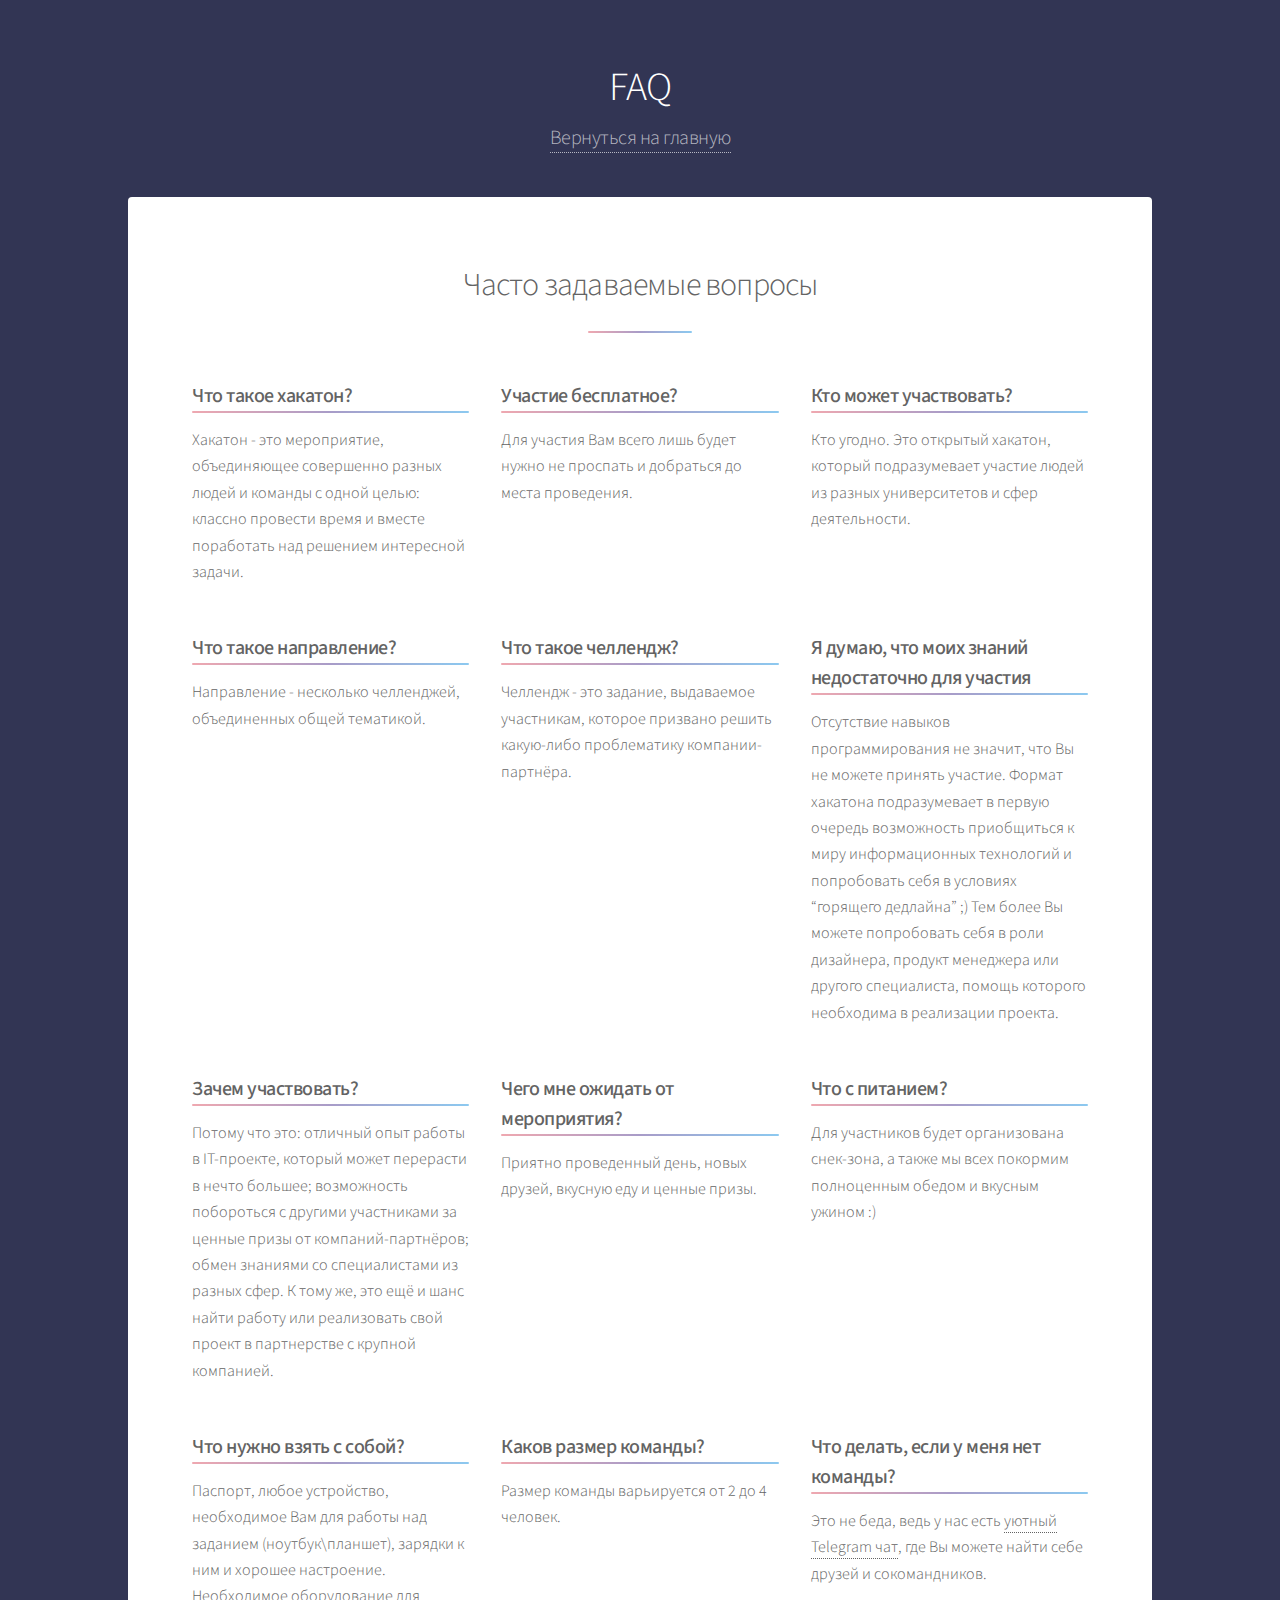
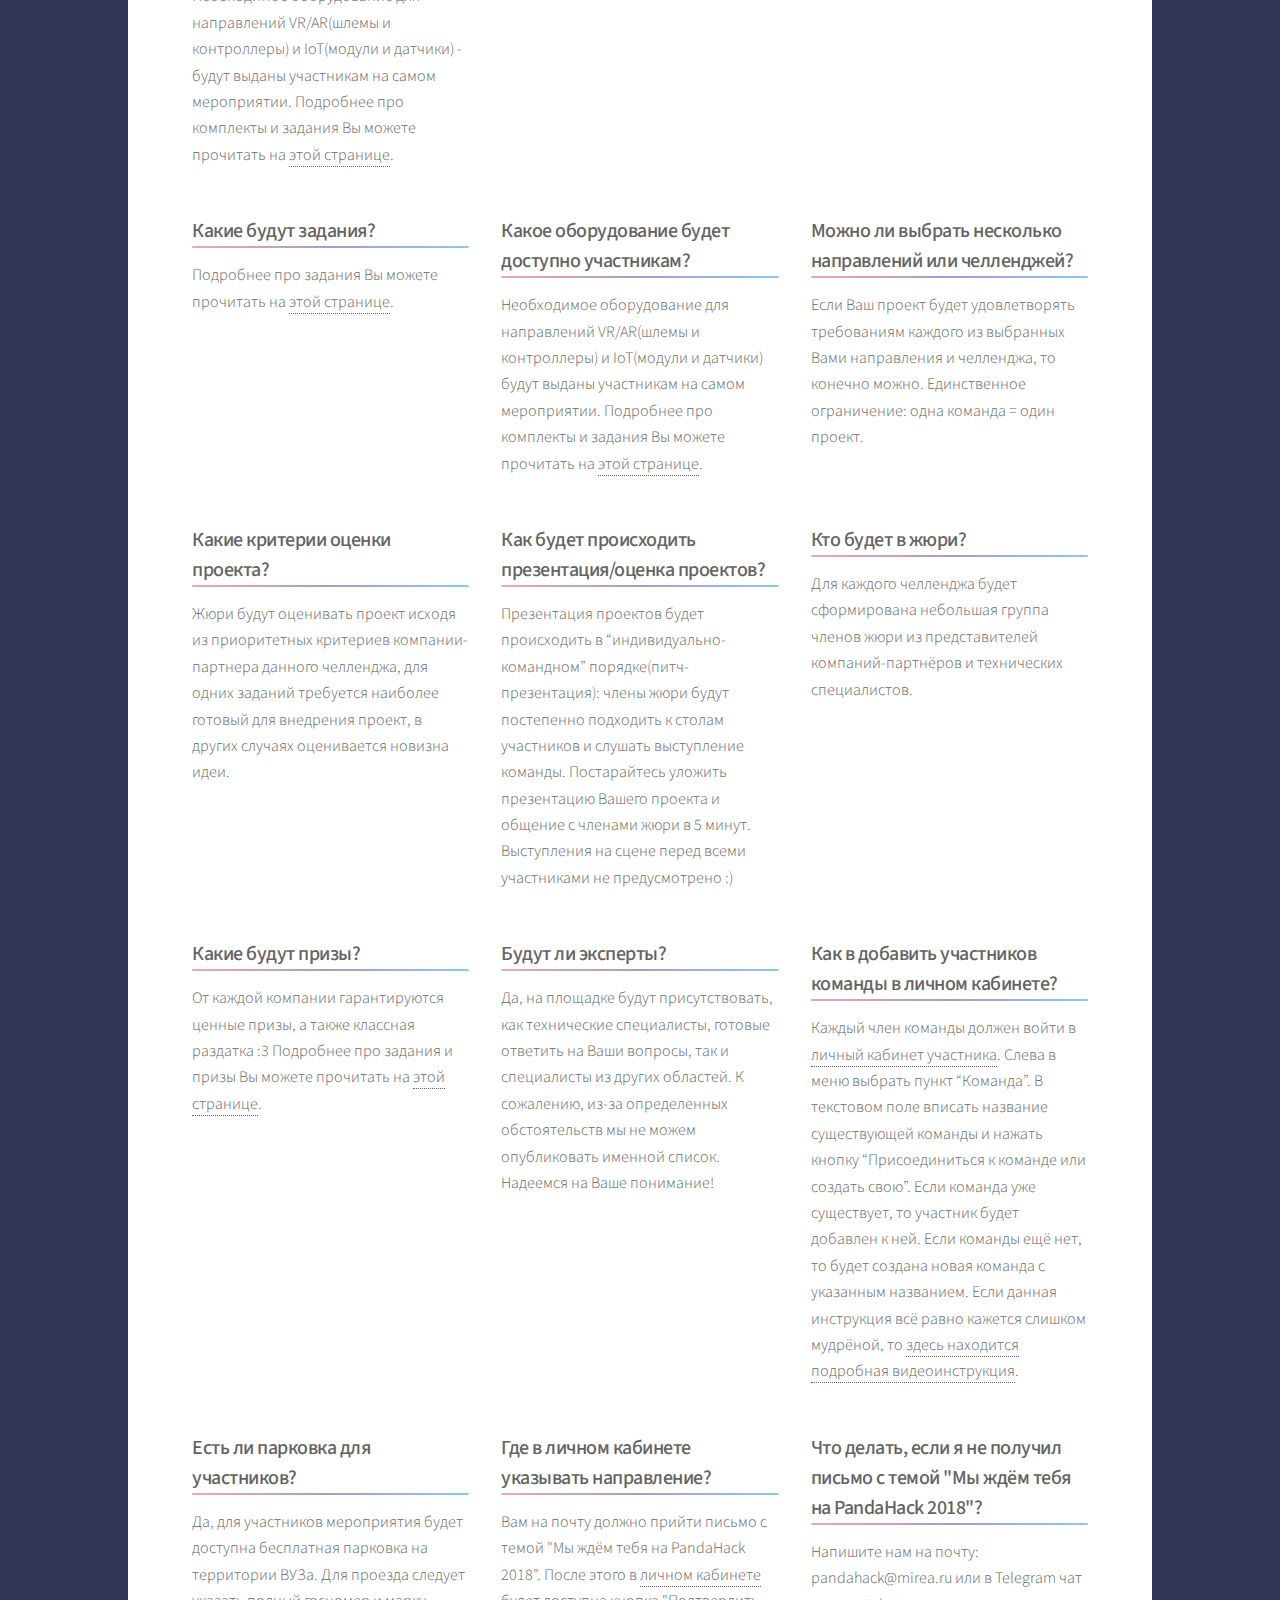
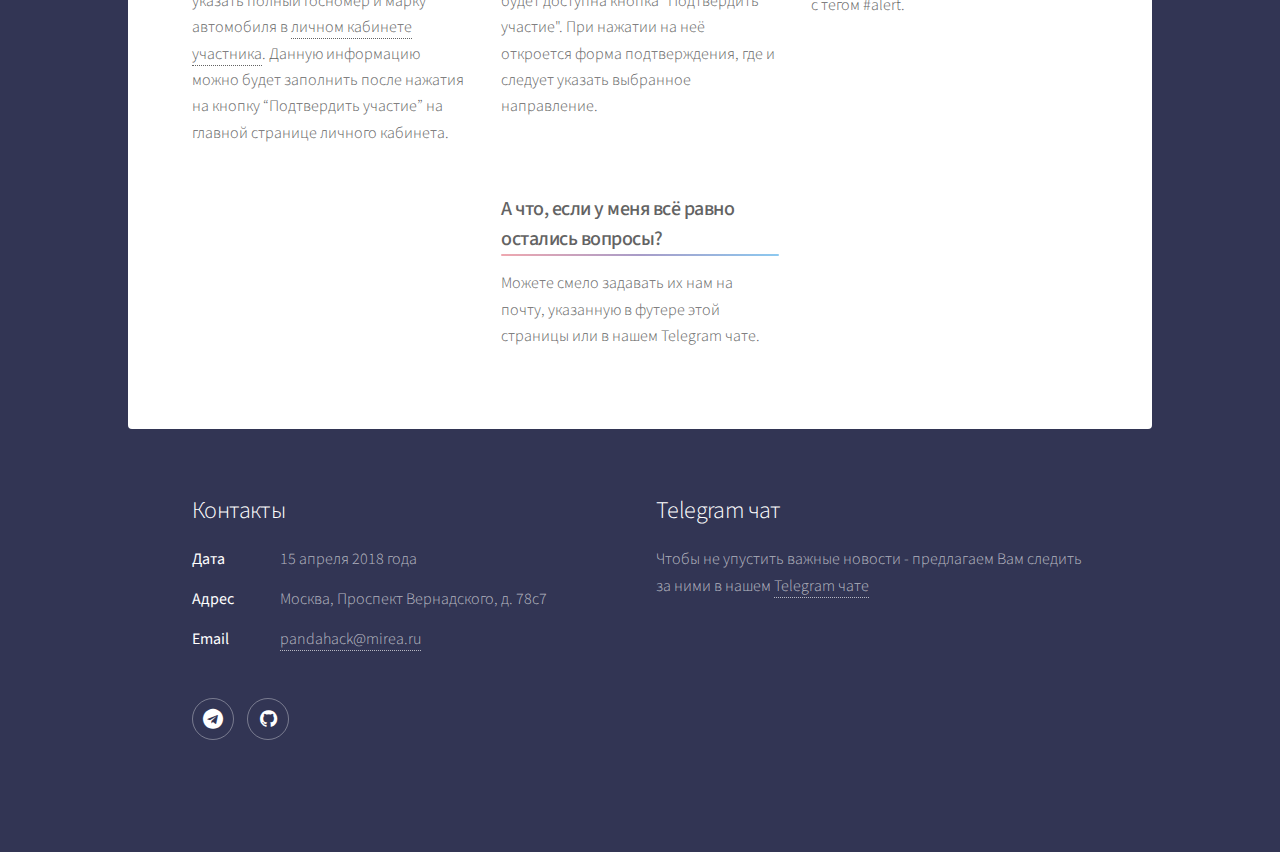
==== faq.html @ 1a9e3989 "add faq page" ====
<!DOCTYPE HTML>
<html>
<head>
    <title>FAQ. Хакатон PandaHack 2018</title>
    <meta charset="utf-8"/>
    <meta name="viewport" content="width=device-width, initial-scale=1"/>
    <!--[if lte IE 8]>
    <script src="assets/js/ie/html5shiv.js"></script><![endif]-->
    <link rel="stylesheet" href="assets/css/main.css"/>
    <link rel="stylesheet" href="assets/css/adds.css"/>
    <!--[if lte IE 9]>
    <link rel="stylesheet" href="assets/css/ie9.css"/><![endif]-->
    <!--[if lte IE 8]>
    <link rel="stylesheet" href="assets/css/ie8.css"/><![endif]-->

    <!-- Icon in the highest resolution we need it for -->
    <link rel="icon" sizes="192x192" href="images/icon192.png">

    <!-- Apple Touch Icon (reuse 192px icon.png) -->
    <link rel="apple-touch-icon" href="images/icon192.png">

    <meta property="og:url" content="https://pandahack.mirea.ru">
    <meta property="og:type" content="website">
    <meta property="og:title" content="FAQ. Хакатон PandaHack 2018">
    <meta property="og:image" content="https://pandahack.mirea.ru/images/preview.jpg">
    <meta property="og:description" content="Хакатон PandaHack 2018. 15 апреля 2018 года. Москва.">
    <meta property="og:site_name" content="Партнёры и задания. Хакатон PandaHack 2018.">
    <meta property="og:locale" content="ru_RU">
</head>
<body>

<!-- Wrapper -->
<div id="wrapper">

    <!-- Header -->
    <header id="header">
        <h1>FAQ</h1>
        <p>
            <a href="./index.html">Вернуться на главную</a>
        </p>
    </header>

    <!-- Main -->
    <div id="main">
        <section id="faq" class="main special faq">
            <header class="major">
                <h2>Часто задаваемые вопросы</h2>
            </header>

            <ul class="features">
                <li class="tasks-list">
                    <h3 class="nice-h3">
                        Что такое хакатон?
                    </h3>
                    <ul>
                        <li><p>
                            Хакатон - это мероприятие, объединяющее совершенно разных людей и команды с одной целью: классно провести время и вместе поработать над решением интересной задачи.
                        </p></li>
                    </ul>
                </li>

                <li class="tasks-list">
                    <h3 class="nice-h3">
                        Участие бесплатное?
                    </h3>
                    <ul>
                        <li><p>
                            Для участия Вам всего лишь будет нужно не проспать и добраться до места проведения.
                        </p></li>
                    </ul>
                </li>

                <li class="tasks-list">
                    <h3 class="nice-h3">
                        Кто может участвовать?
                    </h3>
                    <ul>
                        <li><p>
                            Кто угодно. Это открытый хакатон, который подразумевает участие людей из разных университетов и сфер деятельности.
                        </p></li>
                    </ul>
                </li>

                <li class="tasks-list">
                    <h3 class="nice-h3">
                        Что такое направление?
                    </h3>
                    <ul>
                        <li><p>
                            Направление - несколько челленджей, объединенных общей тематикой.
                        </p></li>
                    </ul>
                </li>

                <li class="tasks-list">
                    <h3 class="nice-h3">
                        Что такое челлендж?
                    </h3>
                    <ul>
                        <li><p>
                            Челлендж - это задание, выдаваемое участникам, которое призвано решить какую-либо проблематику компании-партнёра.
                        </p></li>
                    </ul>
                </li>

                <li class="tasks-list">
                    <h3 class="nice-h3">
                        Я думаю, что моих знаний недостаточно для участия
                    </h3>
                    <ul>
                        <li><p>
                            Отсутствие навыков программирования не значит, что Вы не можете принять участие. Формат хакатона подразумевает в первую очередь возможность приобщиться к миру информационных технологий и попробовать себя в условиях “горящего дедлайна” ;)
                            Тем более Вы можете попробовать себя в роли дизайнера, продукт менеджера или другого специалиста, помощь которого необходима в реализации проекта.
                        </p></li>
                    </ul>
                </li>

                <li class="tasks-list">
                    <h3 class="nice-h3">
                        Зачем участвовать?
                    </h3>
                    <ul>
                        <li><p>
                            Потому что это: отличный опыт работы в IT-проекте, который может перерасти в нечто большее; возможность побороться с другими участниками за ценные призы от компаний-партнёров; обмен знаниями со специалистами из разных сфер. К тому же, это ещё и шанс найти работу или реализовать свой проект в партнерстве с крупной компанией.
                        </p></li>
                    </ul>
                </li>

                <li class="tasks-list">
                    <h3 class="nice-h3">
                        Чего мне ожидать от мероприятия?
                    </h3>
                    <ul>
                        <li><p>
                        Приятно проведенный день, новых друзей, вкусную еду и ценные призы.
                        </p></li>
                    </ul>
                </li>

                <li class="tasks-list">
                    <h3 class="nice-h3">
                        Что с питанием?
                    </h3>
                    <ul>
                        <li><p>
                            Для участников будет организована снек-зона, а также мы всех покормим полноценным обедом и вкусным ужином :)
                        </p></li>
                    </ul>
                </li>

                <li class="tasks-list">
                    <h3 class="nice-h3">
                        Что нужно взять с собой?
                    </h3>
                    <ul>
                        <li><p>
                            Паспорт, любое устройство, необходимое Вам для работы над заданием (ноутбук\планшет), зарядки к ним и хорошее настроение. Необходимое оборудование для направлений VR/AR(шлемы и контроллеры) и IoT(модули и датчики) - будут выданы участникам на самом мероприятии. Подробнее про комплекты и задания Вы можете прочитать на <a href="./partners.html">этой странице</a>.
                        </p></li>
                    </ul>
                </li>

                <li class="tasks-list">
                    <h3 class="nice-h3">
                        Каков размер команды?
                    </h3>
                    <ul>
                        <li><p>
                            Размер команды варьируется от 2 до 4 человек.
                        </p></li>
                    </ul>
                </li>

                <li class="tasks-list">
                    <h3 class="nice-h3">
                        Что делать, если у меня нет команды?
                    </h3>
                    <ul>
                        <li><p>
                            Это не беда, ведь у нас есть <a href="https://t.me/pandahackit">уютный Telegram чат</a>, где Вы можете найти себе друзей и сокомандников.
                        </p></li>
                    </ul>
                </li>

                <li class="tasks-list">
                    <h3 class="nice-h3">
                        Какие будут задания?
                    </h3>
                    <ul>
                        <li><p>
                            Подробнее про задания Вы можете прочитать на <a href="./partners.html">этой странице</a>.
                        </p></li>
                    </ul>
                </li>

                <li class="tasks-list">
                    <h3 class="nice-h3">
                        Какое оборудование будет доступно участникам?
                    </h3>
                    <ul>
                        <li><p>
                            Необходимое оборудование для направлений VR/AR(шлемы и контроллеры) и IoT(модули и датчики) будут выданы участникам на самом мероприятии.
                            Подробнее про комплекты и задания Вы можете прочитать на <a href="./partners.html">этой странице</a>.
                        </p></li>
                    </ul>
                </li>

                <li class="tasks-list">
                    <h3 class="nice-h3">
                        Можно ли выбрать несколько направлений или челленджей?
                    </h3>
                    <ul>
                        <li><p>
                            Если Ваш проект будет удовлетворять требованиям каждого из выбранных Вами направления и челленджа, то конечно можно. Единственное ограничение: одна команда = один проект.
                        </p></li>
                    </ul>
                </li>

                <li class="tasks-list">
                    <h3 class="nice-h3">
                        Какие критерии оценки проекта?
                    </h3>
                    <ul>
                        <li><p>
                            Жюри будут оценивать проект исходя из приоритетных критериев компании-партнера данного челленджа, для одних заданий требуется наиболее готовый для внедрения проект, в других случаях оценивается новизна идеи.
                        </p></li>
                    </ul>
                </li>

                <li class="tasks-list">
                    <h3 class="nice-h3">
                        Как будет происходить презентация/оценка проектов?
                    </h3>
                    <ul>
                        <li><p>
                            Презентация проектов будет происходить в “индивидуально-командном” порядке(питч-презентация): члены жюри будут постепенно подходить к столам участников и слушать выступление команды. Постарайтесь уложить презентацию Вашего проекта и общение с членами жюри в 5 минут. Выступления на сцене перед всеми участниками не предусмотрено :)
                        </p></li>
                    </ul>
                </li>

                <li class="tasks-list">
                    <h3 class="nice-h3">
                        Кто будет в жюри?
                    </h3>
                    <ul>
                        <li><p>
                            Для каждого челленджа будет сформирована небольшая группа членов жюри из представителей компаний-партнёров и технических специалистов.
                        </p></li>
                    </ul>
                </li>

                <li class="tasks-list">
                    <h3 class="nice-h3">
                        Какие будут призы?
                    </h3>
                    <ul>
                        <li><p>
                            От каждой компании гарантируются ценные призы, а также классная раздатка :3 Подробнее про задания и призы Вы можете прочитать на <a href="./partners.html">этой странице</a>.
                        </p></li>
                    </ul>
                </li>

                <li class="tasks-list">
                    <h3 class="nice-h3">
                        Будут ли эксперты?
                    </h3>
                    <ul>
                        <li><p>
                            Да, на площадке будут присутствовать, как технические специалисты, готовые ответить на Ваши вопросы, так и специалисты из других областей. К сожалению, из-за определенных обстоятельств мы не можем опубликовать именной список. Надеемся на Ваше понимание!
                        </p></li>
                    </ul>
                </li>

                <li class="tasks-list">
                    <h3 class="nice-h3">
                        Как в добавить участников команды в личном кабинете?
                    </h3>
                    <ul>
                        <li><p>
                            Каждый член команды должен войти в <a href="https://pandahack.mirea.top">личный кабинет участника</a>. Слева в меню выбрать пункт “Команда”. В текстовом поле вписать название существующей команды и нажать кнопку “Присоединиться к команде или создать свою”. Если команда уже существует, то участник будет добавлен к ней. Если команды ещё нет, то будет создана новая команда с указанным названием.
                            Если данная инструкция всё равно кажется слишком мудрёной, то <a href="#">здесь находится подробная видеоинструкция</a>.
                        </p></li>
                    </ul>
                </li>

                <li class="tasks-list">
                    <h3 class="nice-h3">
                        Есть ли парковка для участников?
                    </h3>
                    <ul>
                        <li><p>
                            Да, для участников мероприятия будет доступна бесплатная парковка на территории ВУЗа. Для проезда следует указать полный госномер и марку автомобиля в <a href="https://pandahack.mirea.top">личном кабинете участника</a>. Данную информацию можно будет заполнить после нажатия на кнопку “Подтвердить участие” на главной странице личного кабинета.
                        </p></li>
                    </ul>
                </li>

                <li class="tasks-list">
                    <h3 class="nice-h3">
                        Где в личном кабинете указывать направление?
                    </h3>
                    <ul>
                        <li><p>
                            Вам на почту должно прийти письмо с темой "Мы ждём тебя на PandaHack 2018".
                            После этого в <a href="https://pandahack.mirea.top">личном кабинете</a> будет доступна кнопка "Подтвердить участие". При нажатии на неё откроется форма подтверждения, где и следует указать выбранное направление.
                        </p></li>
                    </ul>
                </li>

                <li class="tasks-list">
                    <h3 class="nice-h3">
                        Что делать, если я не получил письмо с темой "Мы ждём тебя на PandaHack 2018"?
                    </h3>
                    <ul>
                        <li><p>
                            Напишите нам на почту: pandahack@mirea.ru или в Telegram чат с тегом #alert.
                        </p></li>
                    </ul>
                </li>

                <li class="tasks-list">
                    <h3 class="nice-h3">
                        А что, если у меня всё равно остались вопросы?
                    </h3>
                    <ul>
                        <li><p>
                            Можете смело задавать их нам на почту, указанную в футере этой страницы или в нашем Telegram чате.
                        </p></li>
                    </ul>
                </li>
            </ul>
        </section>

    </div>

    <!-- Footer -->
    <footer id="footer">

        <section>
            <h2>Контакты</h2>
            <dl class="alt">
                <dt>Дата</dt>
                <dd>15 апреля 2018 года</dd>
                <dt>Адрес</dt>
                <dd>Москва, Проспект Вернадского, д. 78с7</dd>
                <dt>Email</dt>
                <dd><a href="#footer">pandahack@mirea.ru</a></dd>
            </dl>
            <ul class="icons">
                <li><a href="https://t.me/pandahackit" class="icon fa-telegram alt"><span class="label">Telegram</span></a></li>
                <li><a href="https://github.com/mirea-pandahack" class="icon fa-github alt"><span class="label">GitHub</span></a></li>
            </ul>
        </section>
        <section>
            <h2>Telegram чат</h2>
            <p>
                Чтобы не упустить важные новости - предлагаем Вам следить за ними в нашем
                <a href="https://t.me/pandahackit">Telegram чате</a>
            </p>
            <!--<ul class="actions">-->
            <!--<li><a href="partners.html" class="button">Информация для партнёров</a></li>-->
            <!--</ul>-->
        </section>
        <!--<p class="copyright">&copy; Untitled. Design: <a href="https://html5up.net">HTML5 UP</a>.</p>-->
    </footer>

</div>

<!-- Scripts -->
<script src="assets/js/jquery.min.js"></script>
<script src="assets/js/jquery.scrollex.min.js"></script>
<script src="assets/js/jquery.scrolly.min.js"></script>
<script src="assets/js/skel.min.js"></script>
<script src="assets/js/util.js"></script>
<!--[if lte IE 8]>
<script src="assets/js/ie/respond.min.js"></script><![endif]-->
<script src="assets/js/main.js"></script>

</body>
</html>
---- assets/css/main.css ----
@import url(font-awesome.min.css);
@import "https://fonts.googleapis.com/css?family=Source+Sans+Pro:300,400";

/*
	Stellar by HTML5 UP
	html5up.net | @ajlkn
	Free for personal and commercial use under the CCA 3.0 license (html5up.net/license)
*/

/* Reset */

	html, body, div, span, applet, object, iframe, h1, h2, h3, h4, h5, h6, p, blockquote, pre, a, abbr, acronym, address, big, cite, code, del, dfn, em, img, ins, kbd, q, s, samp, small, strike, strong, sub, sup, tt, var, b, u, i, center, dl, dt, dd, ol, ul, li, fieldset, form, label, legend, table, caption, tbody, tfoot, thead, tr, th, td, article, aside, canvas, details, embed, figure, figcaption, footer, header, hgroup, menu, nav, output, ruby, section, summary, time, mark, audio, video {
		margin: 0;
		padding: 0;
		border: 0;
		font-size: 100%;
		font: inherit;
		vertical-align: baseline;
	}

	article, aside, details, figcaption, figure, footer, header, hgroup, menu, nav, section {
		display: block;
	}

	body {
		line-height: 1;
	}

	ol, ul {
		list-style: none;
	}

	blockquote, q {
		quotes: none;
	}

	blockquote:before, blockquote:after, q:before, q:after {
		content: '';
		content: none;
	}

	table {
		border-collapse: collapse;
		border-spacing: 0;
	}

	body {
		-webkit-text-size-adjust: none;
	}

/* Box Model */

	*, *:before, *:after {
		-moz-box-sizing: border-box;
		-webkit-box-sizing: border-box;
		box-sizing: border-box;
	}

/* Grid */

	.row {
		border-bottom: solid 1px transparent;
		-moz-box-sizing: border-box;
		-webkit-box-sizing: border-box;
		box-sizing: border-box;
	}

	.row > * {
		float: left;
		-moz-box-sizing: border-box;
		-webkit-box-sizing: border-box;
		box-sizing: border-box;
	}

	.row:after, .row:before {
		content: '';
		display: block;
		clear: both;
		height: 0;
	}

	.row.uniform > * > :first-child {
		margin-top: 0;
	}

	.row.uniform > * > :last-child {
		margin-bottom: 0;
	}

	.row.\30 \25 > * {
		padding: 0 0 0 0em;
	}

	.row.\30 \25 {
		margin: 0 0 -1px 0em;
	}

	.row.uniform.\30 \25 > * {
		padding: 0em 0 0 0em;
	}

	.row.uniform.\30 \25 {
		margin: 0em 0 -1px 0em;
	}

	.row > * {
		padding: 0 0 0 1.5em;
	}

	.row {
		margin: 0 0 -1px -1.5em;
	}

	.row.uniform > * {
		padding: 1.5em 0 0 1.5em;
	}

	.row.uniform {
		margin: -1.5em 0 -1px -1.5em;
	}

	.row.\32 00\25 > * {
		padding: 0 0 0 3em;
	}

	.row.\32 00\25 {
		margin: 0 0 -1px -3em;
	}

	.row.uniform.\32 00\25 > * {
		padding: 3em 0 0 3em;
	}

	.row.uniform.\32 00\25 {
		margin: -3em 0 -1px -3em;
	}

	.row.\31 50\25 > * {
		padding: 0 0 0 2.25em;
	}

	.row.\31 50\25 {
		margin: 0 0 -1px -2.25em;
	}

	.row.uniform.\31 50\25 > * {
		padding: 2.25em 0 0 2.25em;
	}

	.row.uniform.\31 50\25 {
		margin: -2.25em 0 -1px -2.25em;
	}

	.row.\35 0\25 > * {
		padding: 0 0 0 0.75em;
	}

	.row.\35 0\25 {
		margin: 0 0 -1px -0.75em;
	}

	.row.uniform.\35 0\25 > * {
		padding: 0.75em 0 0 0.75em;
	}

	.row.uniform.\35 0\25 {
		margin: -0.75em 0 -1px -0.75em;
	}

	.row.\32 5\25 > * {
		padding: 0 0 0 0.375em;
	}

	.row.\32 5\25 {
		margin: 0 0 -1px -0.375em;
	}

	.row.uniform.\32 5\25 > * {
		padding: 0.375em 0 0 0.375em;
	}

	.row.uniform.\32 5\25 {
		margin: -0.375em 0 -1px -0.375em;
	}

	.\31 2u, .\31 2u\24 {
		width: 100%;
		clear: none;
		margin-left: 0;
	}

	.\31 1u, .\31 1u\24 {
		width: 91.6666666667%;
		clear: none;
		margin-left: 0;
	}

	.\31 0u, .\31 0u\24 {
		width: 83.3333333333%;
		clear: none;
		margin-left: 0;
	}

	.\39 u, .\39 u\24 {
		width: 75%;
		clear: none;
		margin-left: 0;
	}

	.\38 u, .\38 u\24 {
		width: 66.6666666667%;
		clear: none;
		margin-left: 0;
	}

	.\37 u, .\37 u\24 {
		width: 58.3333333333%;
		clear: none;
		margin-left: 0;
	}

	.\36 u, .\36 u\24 {
		width: 50%;
		clear: none;
		margin-left: 0;
	}

	.\35 u, .\35 u\24 {
		width: 41.6666666667%;
		clear: none;
		margin-left: 0;
	}

	.\34 u, .\34 u\24 {
		width: 33.3333333333%;
		clear: none;
		margin-left: 0;
	}

	.\33 u, .\33 u\24 {
		width: 25%;
		clear: none;
		margin-left: 0;
	}

	.\32 u, .\32 u\24 {
		width: 16.6666666667%;
		clear: none;
		margin-left: 0;
	}

	.\31 u, .\31 u\24 {
		width: 8.3333333333%;
		clear: none;
		margin-left: 0;
	}

	.\31 2u\24 + *,
	.\31 1u\24 + *,
	.\31 0u\24 + *,
	.\39 u\24 + *,
	.\38 u\24 + *,
	.\37 u\24 + *,
	.\36 u\24 + *,
	.\35 u\24 + *,
	.\34 u\24 + *,
	.\33 u\24 + *,
	.\32 u\24 + *,
	.\31 u\24 + * {
		clear: left;
	}

	.\-11u {
		margin-left: 91.66667%;
	}

	.\-10u {
		margin-left: 83.33333%;
	}

	.\-9u {
		margin-left: 75%;
	}

	.\-8u {
		margin-left: 66.66667%;
	}

	.\-7u {
		margin-left: 58.33333%;
	}

	.\-6u {
		margin-left: 50%;
	}

	.\-5u {
		margin-left: 41.66667%;
	}

	.\-4u {
		margin-left: 33.33333%;
	}

	.\-3u {
		margin-left: 25%;
	}

	.\-2u {
		margin-left: 16.66667%;
	}

	.\-1u {
		margin-left: 8.33333%;
	}

	@media screen and (max-width: 1680px) {

		.row > * {
			padding: 0 0 0 1.5em;
		}

		.row {
			margin: 0 0 -1px -1.5em;
		}

		.row.uniform > * {
			padding: 1.5em 0 0 1.5em;
		}

		.row.uniform {
			margin: -1.5em 0 -1px -1.5em;
		}

		.row.\32 00\25 > * {
			padding: 0 0 0 3em;
		}

		.row.\32 00\25 {
			margin: 0 0 -1px -3em;
		}

		.row.uniform.\32 00\25 > * {
			padding: 3em 0 0 3em;
		}

		.row.uniform.\32 00\25 {
			margin: -3em 0 -1px -3em;
		}

		.row.\31 50\25 > * {
			padding: 0 0 0 2.25em;
		}

		.row.\31 50\25 {
			margin: 0 0 -1px -2.25em;
		}

		.row.uniform.\31 50\25 > * {
			padding: 2.25em 0 0 2.25em;
		}

		.row.uniform.\31 50\25 {
			margin: -2.25em 0 -1px -2.25em;
		}

		.row.\35 0\25 > * {
			padding: 0 0 0 0.75em;
		}

		.row.\35 0\25 {
			margin: 0 0 -1px -0.75em;
		}

		.row.uniform.\35 0\25 > * {
			padding: 0.75em 0 0 0.75em;
		}

		.row.uniform.\35 0\25 {
			margin: -0.75em 0 -1px -0.75em;
		}

		.row.\32 5\25 > * {
			padding: 0 0 0 0.375em;
		}

		.row.\32 5\25 {
			margin: 0 0 -1px -0.375em;
		}

		.row.uniform.\32 5\25 > * {
			padding: 0.375em 0 0 0.375em;
		}

		.row.uniform.\32 5\25 {
			margin: -0.375em 0 -1px -0.375em;
		}

		.\31 2u\28xlarge\29, .\31 2u\24\28xlarge\29 {
			width: 100%;
			clear: none;
			margin-left: 0;
		}

		.\31 1u\28xlarge\29, .\31 1u\24\28xlarge\29 {
			width: 91.6666666667%;
			clear: none;
			margin-left: 0;
		}

		.\31 0u\28xlarge\29, .\31 0u\24\28xlarge\29 {
			width: 83.3333333333%;
			clear: none;
			margin-left: 0;
		}

		.\39 u\28xlarge\29, .\39 u\24\28xlarge\29 {
			width: 75%;
			clear: none;
			margin-left: 0;
		}

		.\38 u\28xlarge\29, .\38 u\24\28xlarge\29 {
			width: 66.6666666667%;
			clear: none;
			margin-left: 0;
		}

		.\37 u\28xlarge\29, .\37 u\24\28xlarge\29 {
			width: 58.3333333333%;
			clear: none;
			margin-left: 0;
		}

		.\36 u\28xlarge\29, .\36 u\24\28xlarge\29 {
			width: 50%;
			clear: none;
			margin-left: 0;
		}

		.\35 u\28xlarge\29, .\35 u\24\28xlarge\29 {
			width: 41.6666666667%;
			clear: none;
			margin-left: 0;
		}

		.\34 u\28xlarge\29, .\34 u\24\28xlarge\29 {
			width: 33.3333333333%;
			clear: none;
			margin-left: 0;
		}

		.\33 u\28xlarge\29, .\33 u\24\28xlarge\29 {
			width: 25%;
			clear: none;
			margin-left: 0;
		}

		.\32 u\28xlarge\29, .\32 u\24\28xlarge\29 {
			width: 16.6666666667%;
			clear: none;
			margin-left: 0;
		}

		.\31 u\28xlarge\29, .\31 u\24\28xlarge\29 {
			width: 8.3333333333%;
			clear: none;
			margin-left: 0;
		}

		.\31 2u\24\28xlarge\29 + *,
		.\31 1u\24\28xlarge\29 + *,
		.\31 0u\24\28xlarge\29 + *,
		.\39 u\24\28xlarge\29 + *,
		.\38 u\24\28xlarge\29 + *,
		.\37 u\24\28xlarge\29 + *,
		.\36 u\24\28xlarge\29 + *,
		.\35 u\24\28xlarge\29 + *,
		.\34 u\24\28xlarge\29 + *,
		.\33 u\24\28xlarge\29 + *,
		.\32 u\24\28xlarge\29 + *,
		.\31 u\24\28xlarge\29 + * {
			clear: left;
		}

		.\-11u\28xlarge\29 {
			margin-left: 91.66667%;
		}

		.\-10u\28xlarge\29 {
			margin-left: 83.33333%;
		}

		.\-9u\28xlarge\29 {
			margin-left: 75%;
		}

		.\-8u\28xlarge\29 {
			margin-left: 66.66667%;
		}

		.\-7u\28xlarge\29 {
			margin-left: 58.33333%;
		}

		.\-6u\28xlarge\29 {
			margin-left: 50%;
		}

		.\-5u\28xlarge\29 {
			margin-left: 41.66667%;
		}

		.\-4u\28xlarge\29 {
			margin-left: 33.33333%;
		}

		.\-3u\28xlarge\29 {
			margin-left: 25%;
		}

		.\-2u\28xlarge\29 {
			margin-left: 16.66667%;
		}

		.\-1u\28xlarge\29 {
			margin-left: 8.33333%;
		}

	}

	@media screen and (max-width: 1280px) {

		.row > * {
			padding: 0 0 0 1.5em;
		}

		.row {
			margin: 0 0 -1px -1.5em;
		}

		.row.uniform > * {
			padding: 1.5em 0 0 1.5em;
		}

		.row.uniform {
			margin: -1.5em 0 -1px -1.5em;
		}

		.row.\32 00\25 > * {
			padding: 0 0 0 3em;
		}

		.row.\32 00\25 {
			margin: 0 0 -1px -3em;
		}

		.row.uniform.\32 00\25 > * {
			padding: 3em 0 0 3em;
		}

		.row.uniform.\32 00\25 {
			margin: -3em 0 -1px -3em;
		}

		.row.\31 50\25 > * {
			padding: 0 0 0 2.25em;
		}

		.row.\31 50\25 {
			margin: 0 0 -1px -2.25em;
		}

		.row.uniform.\31 50\25 > * {
			padding: 2.25em 0 0 2.25em;
		}

		.row.uniform.\31 50\25 {
			margin: -2.25em 0 -1px -2.25em;
		}

		.row.\35 0\25 > * {
			padding: 0 0 0 0.75em;
		}

		.row.\35 0\25 {
			margin: 0 0 -1px -0.75em;
		}

		.row.uniform.\35 0\25 > * {
			padding: 0.75em 0 0 0.75em;
		}

		.row.uniform.\35 0\25 {
			margin: -0.75em 0 -1px -0.75em;
		}

		.row.\32 5\25 > * {
			padding: 0 0 0 0.375em;
		}

		.row.\32 5\25 {
			margin: 0 0 -1px -0.375em;
		}

		.row.uniform.\32 5\25 > * {
			padding: 0.375em 0 0 0.375em;
		}

		.row.uniform.\32 5\25 {
			margin: -0.375em 0 -1px -0.375em;
		}

		.\31 2u\28large\29, .\31 2u\24\28large\29 {
			width: 100%;
			clear: none;
			margin-left: 0;
		}

		.\31 1u\28large\29, .\31 1u\24\28large\29 {
			width: 91.6666666667%;
			clear: none;
			margin-left: 0;
		}

		.\31 0u\28large\29, .\31 0u\24\28large\29 {
			width: 83.3333333333%;
			clear: none;
			margin-left: 0;
		}

		.\39 u\28large\29, .\39 u\24\28large\29 {
			width: 75%;
			clear: none;
			margin-left: 0;
		}

		.\38 u\28large\29, .\38 u\24\28large\29 {
			width: 66.6666666667%;
			clear: none;
			margin-left: 0;
		}

		.\37 u\28large\29, .\37 u\24\28large\29 {
			width: 58.3333333333%;
			clear: none;
			margin-left: 0;
		}

		.\36 u\28large\29, .\36 u\24\28large\29 {
			width: 50%;
			clear: none;
			margin-left: 0;
		}

		.\35 u\28large\29, .\35 u\24\28large\29 {
			width: 41.6666666667%;
			clear: none;
			margin-left: 0;
		}

		.\34 u\28large\29, .\34 u\24\28large\29 {
			width: 33.3333333333%;
			clear: none;
			margin-left: 0;
		}

		.\33 u\28large\29, .\33 u\24\28large\29 {
			width: 25%;
			clear: none;
			margin-left: 0;
		}

		.\32 u\28large\29, .\32 u\24\28large\29 {
			width: 16.6666666667%;
			clear: none;
			margin-left: 0;
		}

		.\31 u\28large\29, .\31 u\24\28large\29 {
			width: 8.3333333333%;
			clear: none;
			margin-left: 0;
		}

		.\31 2u\24\28large\29 + *,
		.\31 1u\24\28large\29 + *,
		.\31 0u\24\28large\29 + *,
		.\39 u\24\28large\29 + *,
		.\38 u\24\28large\29 + *,
		.\37 u\24\28large\29 + *,
		.\36 u\24\28large\29 + *,
		.\35 u\24\28large\29 + *,
		.\34 u\24\28large\29 + *,
		.\33 u\24\28large\29 + *,
		.\32 u\24\28large\29 + *,
		.\31 u\24\28large\29 + * {
			clear: left;
		}

		.\-11u\28large\29 {
			margin-left: 91.66667%;
		}

		.\-10u\28large\29 {
			margin-left: 83.33333%;
		}

		.\-9u\28large\29 {
			margin-left: 75%;
		}

		.\-8u\28large\29 {
			margin-left: 66.66667%;
		}

		.\-7u\28large\29 {
			margin-left: 58.33333%;
		}

		.\-6u\28large\29 {
			margin-left: 50%;
		}

		.\-5u\28large\29 {
			margin-left: 41.66667%;
		}

		.\-4u\28large\29 {
			margin-left: 33.33333%;
		}

		.\-3u\28large\29 {
			margin-left: 25%;
		}

		.\-2u\28large\29 {
			margin-left: 16.66667%;
		}

		.\-1u\28large\29 {
			margin-left: 8.33333%;
		}

	}

	@media screen and (max-width: 980px) {

		.row > * {
			padding: 0 0 0 1.5em;
		}

		.row {
			margin: 0 0 -1px -1.5em;
		}

		.row.uniform > * {
			padding: 1.5em 0 0 1.5em;
		}

		.row.uniform {
			margin: -1.5em 0 -1px -1.5em;
		}

		.row.\32 00\25 > * {
			padding: 0 0 0 3em;
		}

		.row.\32 00\25 {
			margin: 0 0 -1px -3em;
		}

		.row.uniform.\32 00\25 > * {
			padding: 3em 0 0 3em;
		}

		.row.uniform.\32 00\25 {
			margin: -3em 0 -1px -3em;
		}

		.row.\31 50\25 > * {
			padding: 0 0 0 2.25em;
		}

		.row.\31 50\25 {
			margin: 0 0 -1px -2.25em;
		}

		.row.uniform.\31 50\25 > * {
			padding: 2.25em 0 0 2.25em;
		}

		.row.uniform.\31 50\25 {
			margin: -2.25em 0 -1px -2.25em;
		}

		.row.\35 0\25 > * {
			padding: 0 0 0 0.75em;
		}

		.row.\35 0\25 {
			margin: 0 0 -1px -0.75em;
		}

		.row.uniform.\35 0\25 > * {
			padding: 0.75em 0 0 0.75em;
		}

		.row.uniform.\35 0\25 {
			margin: -0.75em 0 -1px -0.75em;
		}

		.row.\32 5\25 > * {
			padding: 0 0 0 0.375em;
		}

		.row.\32 5\25 {
			margin: 0 0 -1px -0.375em;
		}

		.row.uniform.\32 5\25 > * {
			padding: 0.375em 0 0 0.375em;
		}

		.row.uniform.\32 5\25 {
			margin: -0.375em 0 -1px -0.375em;
		}

		.\31 2u\28medium\29, .\31 2u\24\28medium\29 {
			width: 100%;
			clear: none;
			margin-left: 0;
		}

		.\31 1u\28medium\29, .\31 1u\24\28medium\29 {
			width: 91.6666666667%;
			clear: none;
			margin-left: 0;
		}

		.\31 0u\28medium\29, .\31 0u\24\28medium\29 {
			width: 83.3333333333%;
			clear: none;
			margin-left: 0;
		}

		.\39 u\28medium\29, .\39 u\24\28medium\29 {
			width: 75%;
			clear: none;
			margin-left: 0;
		}

		.\38 u\28medium\29, .\38 u\24\28medium\29 {
			width: 66.6666666667%;
			clear: none;
			margin-left: 0;
		}

		.\37 u\28medium\29, .\37 u\24\28medium\29 {
			width: 58.3333333333%;
			clear: none;
			margin-left: 0;
		}

		.\36 u\28medium\29, .\36 u\24\28medium\29 {
			width: 50%;
			clear: none;
			margin-left: 0;
		}

		.\35 u\28medium\29, .\35 u\24\28medium\29 {
			width: 41.6666666667%;
			clear: none;
			margin-left: 0;
		}

		.\34 u\28medium\29, .\34 u\24\28medium\29 {
			width: 33.3333333333%;
			clear: none;
			margin-left: 0;
		}

		.\33 u\28medium\29, .\33 u\24\28medium\29 {
			width: 25%;
			clear: none;
			margin-left: 0;
		}

		.\32 u\28medium\29, .\32 u\24\28medium\29 {
			width: 16.6666666667%;
			clear: none;
			margin-left: 0;
		}

		.\31 u\28medium\29, .\31 u\24\28medium\29 {
			width: 8.3333333333%;
			clear: none;
			margin-left: 0;
		}

		.\31 2u\24\28medium\29 + *,
		.\31 1u\24\28medium\29 + *,
		.\31 0u\24\28medium\29 + *,
		.\39 u\24\28medium\29 + *,
		.\38 u\24\28medium\29 + *,
		.\37 u\24\28medium\29 + *,
		.\36 u\24\28medium\29 + *,
		.\35 u\24\28medium\29 + *,
		.\34 u\24\28medium\29 + *,
		.\33 u\24\28medium\29 + *,
		.\32 u\24\28medium\29 + *,
		.\31 u\24\28medium\29 + * {
			clear: left;
		}

		.\-11u\28medium\29 {
			margin-left: 91.66667%;
		}

		.\-10u\28medium\29 {
			margin-left: 83.33333%;
		}

		.\-9u\28medium\29 {
			margin-left: 75%;
		}

		.\-8u\28medium\29 {
			margin-left: 66.66667%;
		}

		.\-7u\28medium\29 {
			margin-left: 58.33333%;
		}

		.\-6u\28medium\29 {
			margin-left: 50%;
		}

		.\-5u\28medium\29 {
			margin-left: 41.66667%;
		}

		.\-4u\28medium\29 {
			margin-left: 33.33333%;
		}

		.\-3u\28medium\29 {
			margin-left: 25%;
		}

		.\-2u\28medium\29 {
			margin-left: 16.66667%;
		}

		.\-1u\28medium\29 {
			margin-left: 8.33333%;
		}

	}

	@media screen and (max-width: 736px) {

		.row > * {
			padding: 0 0 0 1em;
		}

		.row {
			margin: 0 0 -1px -1em;
		}

		.row.uniform > * {
			padding: 1em 0 0 1em;
		}

		.row.uniform {
			margin: -1em 0 -1px -1em;
		}

		.row.\32 00\25 > * {
			padding: 0 0 0 2em;
		}

		.row.\32 00\25 {
			margin: 0 0 -1px -2em;
		}

		.row.uniform.\32 00\25 > * {
			padding: 2em 0 0 2em;
		}

		.row.uniform.\32 00\25 {
			margin: -2em 0 -1px -2em;
		}

		.row.\31 50\25 > * {
			padding: 0 0 0 1.5em;
		}

		.row.\31 50\25 {
			margin: 0 0 -1px -1.5em;
		}

		.row.uniform.\31 50\25 > * {
			padding: 1.5em 0 0 1.5em;
		}

		.row.uniform.\31 50\25 {
			margin: -1.5em 0 -1px -1.5em;
		}

		.row.\35 0\25 > * {
			padding: 0 0 0 0.5em;
		}

		.row.\35 0\25 {
			margin: 0 0 -1px -0.5em;
		}

		.row.uniform.\35 0\25 > * {
			padding: 0.5em 0 0 0.5em;
		}

		.row.uniform.\35 0\25 {
			margin: -0.5em 0 -1px -0.5em;
		}

		.row.\32 5\25 > * {
			padding: 0 0 0 0.25em;
		}

		.row.\32 5\25 {
			margin: 0 0 -1px -0.25em;
		}

		.row.uniform.\32 5\25 > * {
			padding: 0.25em 0 0 0.25em;
		}

		.row.uniform.\32 5\25 {
			margin: -0.25em 0 -1px -0.25em;
		}

		.\31 2u\28small\29, .\31 2u\24\28small\29 {
			width: 100%;
			clear: none;
			margin-left: 0;
		}

		.\31 1u\28small\29, .\31 1u\24\28small\29 {
			width: 91.6666666667%;
			clear: none;
			margin-left: 0;
		}

		.\31 0u\28small\29, .\31 0u\24\28small\29 {
			width: 83.3333333333%;
			clear: none;
			margin-left: 0;
		}

		.\39 u\28small\29, .\39 u\24\28small\29 {
			width: 75%;
			clear: none;
			margin-left: 0;
		}

		.\38 u\28small\29, .\38 u\24\28small\29 {
			width: 66.6666666667%;
			clear: none;
			margin-left: 0;
		}

		.\37 u\28small\29, .\37 u\24\28small\29 {
			width: 58.3333333333%;
			clear: none;
			margin-left: 0;
		}

		.\36 u\28small\29, .\36 u\24\28small\29 {
			width: 50%;
			clear: none;
			margin-left: 0;
		}

		.\35 u\28small\29, .\35 u\24\28small\29 {
			width: 41.6666666667%;
			clear: none;
			margin-left: 0;
		}

		.\34 u\28small\29, .\34 u\24\28small\29 {
			width: 33.3333333333%;
			clear: none;
			margin-left: 0;
		}

		.\33 u\28small\29, .\33 u\24\28small\29 {
			width: 25%;
			clear: none;
			margin-left: 0;
		}

		.\32 u\28small\29, .\32 u\24\28small\29 {
			width: 16.6666666667%;
			clear: none;
			margin-left: 0;
		}

		.\31 u\28small\29, .\31 u\24\28small\29 {
			width: 8.3333333333%;
			clear: none;
			margin-left: 0;
		}

		.\31 2u\24\28small\29 + *,
		.\31 1u\24\28small\29 + *,
		.\31 0u\24\28small\29 + *,
		.\39 u\24\28small\29 + *,
		.\38 u\24\28small\29 + *,
		.\37 u\24\28small\29 + *,
		.\36 u\24\28small\29 + *,
		.\35 u\24\28small\29 + *,
		.\34 u\24\28small\29 + *,
		.\33 u\24\28small\29 + *,
		.\32 u\24\28small\29 + *,
		.\31 u\24\28small\29 + * {
			clear: left;
		}

		.\-11u\28small\29 {
			margin-left: 91.66667%;
		}

		.\-10u\28small\29 {
			margin-left: 83.33333%;
		}

		.\-9u\28small\29 {
			margin-left: 75%;
		}

		.\-8u\28small\29 {
			margin-left: 66.66667%;
		}

		.\-7u\28small\29 {
			margin-left: 58.33333%;
		}

		.\-6u\28small\29 {
			margin-left: 50%;
		}

		.\-5u\28small\29 {
			margin-left: 41.66667%;
		}

		.\-4u\28small\29 {
			margin-left: 33.33333%;
		}

		.\-3u\28small\29 {
			margin-left: 25%;
		}

		.\-2u\28small\29 {
			margin-left: 16.66667%;
		}

		.\-1u\28small\29 {
			margin-left: 8.33333%;
		}

	}

	@media screen and (max-width: 480px) {

		.row > * {
			padding: 0 0 0 1em;
		}

		.row {
			margin: 0 0 -1px -1em;
		}

		.row.uniform > * {
			padding: 1em 0 0 1em;
		}

		.row.uniform {
			margin: -1em 0 -1px -1em;
		}

		.row.\32 00\25 > * {
			padding: 0 0 0 2em;
		}

		.row.\32 00\25 {
			margin: 0 0 -1px -2em;
		}

		.row.uniform.\32 00\25 > * {
			padding: 2em 0 0 2em;
		}

		.row.uniform.\32 00\25 {
			margin: -2em 0 -1px -2em;
		}

		.row.\31 50\25 > * {
			padding: 0 0 0 1.5em;
		}

		.row.\31 50\25 {
			margin: 0 0 -1px -1.5em;
		}

		.row.uniform.\31 50\25 > * {
			padding: 1.5em 0 0 1.5em;
		}

		.row.uniform.\31 50\25 {
			margin: -1.5em 0 -1px -1.5em;
		}

		.row.\35 0\25 > * {
			padding: 0 0 0 0.5em;
		}

		.row.\35 0\25 {
			margin: 0 0 -1px -0.5em;
		}

		.row.uniform.\35 0\25 > * {
			padding: 0.5em 0 0 0.5em;
		}

		.row.uniform.\35 0\25 {
			margin: -0.5em 0 -1px -0.5em;
		}

		.row.\32 5\25 > * {
			padding: 0 0 0 0.25em;
		}

		.row.\32 5\25 {
			margin: 0 0 -1px -0.25em;
		}

		.row.uniform.\32 5\25 > * {
			padding: 0.25em 0 0 0.25em;
		}

		.row.uniform.\32 5\25 {
			margin: -0.25em 0 -1px -0.25em;
		}

		.\31 2u\28xsmall\29, .\31 2u\24\28xsmall\29 {
			width: 100%;
			clear: none;
			margin-left: 0;
		}

		.\31 1u\28xsmall\29, .\31 1u\24\28xsmall\29 {
			width: 91.6666666667%;
			clear: none;
			margin-left: 0;
		}

		.\31 0u\28xsmall\29, .\31 0u\24\28xsmall\29 {
			width: 83.3333333333%;
			clear: none;
			margin-left: 0;
		}

		.\39 u\28xsmall\29, .\39 u\24\28xsmall\29 {
			width: 75%;
			clear: none;
			margin-left: 0;
		}

		.\38 u\28xsmall\29, .\38 u\24\28xsmall\29 {
			width: 66.6666666667%;
			clear: none;
			margin-left: 0;
		}

		.\37 u\28xsmall\29, .\37 u\24\28xsmall\29 {
			width: 58.3333333333%;
			clear: none;
			margin-left: 0;
		}

		.\36 u\28xsmall\29, .\36 u\24\28xsmall\29 {
			width: 50%;
			clear: none;
			margin-left: 0;
		}

		.\35 u\28xsmall\29, .\35 u\24\28xsmall\29 {
			width: 41.6666666667%;
			clear: none;
			margin-left: 0;
		}

		.\34 u\28xsmall\29, .\34 u\24\28xsmall\29 {
			width: 33.3333333333%;
			clear: none;
			margin-left: 0;
		}

		.\33 u\28xsmall\29, .\33 u\24\28xsmall\29 {
			width: 25%;
			clear: none;
			margin-left: 0;
		}

		.\32 u\28xsmall\29, .\32 u\24\28xsmall\29 {
			width: 16.6666666667%;
			clear: none;
			margin-left: 0;
		}

		.\31 u\28xsmall\29, .\31 u\24\28xsmall\29 {
			width: 8.3333333333%;
			clear: none;
			margin-left: 0;
		}

		.\31 2u\24\28xsmall\29 + *,
		.\31 1u\24\28xsmall\29 + *,
		.\31 0u\24\28xsmall\29 + *,
		.\39 u\24\28xsmall\29 + *,
		.\38 u\24\28xsmall\29 + *,
		.\37 u\24\28xsmall\29 + *,
		.\36 u\24\28xsmall\29 + *,
		.\35 u\24\28xsmall\29 + *,
		.\34 u\24\28xsmall\29 + *,
		.\33 u\24\28xsmall\29 + *,
		.\32 u\24\28xsmall\29 + *,
		.\31 u\24\28xsmall\29 + * {
			clear: left;
		}

		.\-11u\28xsmall\29 {
			margin-left: 91.66667%;
		}

		.\-10u\28xsmall\29 {
			margin-left: 83.33333%;
		}

		.\-9u\28xsmall\29 {
			margin-left: 75%;
		}

		.\-8u\28xsmall\29 {
			margin-left: 66.66667%;
		}

		.\-7u\28xsmall\29 {
			margin-left: 58.33333%;
		}

		.\-6u\28xsmall\29 {
			margin-left: 50%;
		}

		.\-5u\28xsmall\29 {
			margin-left: 41.66667%;
		}

		.\-4u\28xsmall\29 {
			margin-left: 33.33333%;
		}

		.\-3u\28xsmall\29 {
			margin-left: 25%;
		}

		.\-2u\28xsmall\29 {
			margin-left: 16.66667%;
		}

		.\-1u\28xsmall\29 {
			margin-left: 8.33333%;
		}

	}

	@media screen and (max-width: 360px) {

		.row > * {
			padding: 0 0 0 1em;
		}

		.row {
			margin: 0 0 -1px -1em;
		}

		.row.uniform > * {
			padding: 1em 0 0 1em;
		}

		.row.uniform {
			margin: -1em 0 -1px -1em;
		}

		.row.\32 00\25 > * {
			padding: 0 0 0 2em;
		}

		.row.\32 00\25 {
			margin: 0 0 -1px -2em;
		}

		.row.uniform.\32 00\25 > * {
			padding: 2em 0 0 2em;
		}

		.row.uniform.\32 00\25 {
			margin: -2em 0 -1px -2em;
		}

		.row.\31 50\25 > * {
			padding: 0 0 0 1.5em;
		}

		.row.\31 50\25 {
			margin: 0 0 -1px -1.5em;
		}

		.row.uniform.\31 50\25 > * {
			padding: 1.5em 0 0 1.5em;
		}

		.row.uniform.\31 50\25 {
			margin: -1.5em 0 -1px -1.5em;
		}

		.row.\35 0\25 > * {
			padding: 0 0 0 0.5em;
		}

		.row.\35 0\25 {
			margin: 0 0 -1px -0.5em;
		}

		.row.uniform.\35 0\25 > * {
			padding: 0.5em 0 0 0.5em;
		}

		.row.uniform.\35 0\25 {
			margin: -0.5em 0 -1px -0.5em;
		}

		.row.\32 5\25 > * {
			padding: 0 0 0 0.25em;
		}

		.row.\32 5\25 {
			margin: 0 0 -1px -0.25em;
		}

		.row.uniform.\32 5\25 > * {
			padding: 0.25em 0 0 0.25em;
		}

		.row.uniform.\32 5\25 {
			margin: -0.25em 0 -1px -0.25em;
		}

		.\31 2u\28xxsmall\29, .\31 2u\24\28xxsmall\29 {
			width: 100%;
			clear: none;
			margin-left: 0;
		}

		.\31 1u\28xxsmall\29, .\31 1u\24\28xxsmall\29 {
			width: 91.6666666667%;
			clear: none;
			margin-left: 0;
		}

		.\31 0u\28xxsmall\29, .\31 0u\24\28xxsmall\29 {
			width: 83.3333333333%;
			clear: none;
			margin-left: 0;
		}

		.\39 u\28xxsmall\29, .\39 u\24\28xxsmall\29 {
			width: 75%;
			clear: none;
			margin-left: 0;
		}

		.\38 u\28xxsmall\29, .\38 u\24\28xxsmall\29 {
			width: 66.6666666667%;
			clear: none;
			margin-left: 0;
		}

		.\37 u\28xxsmall\29, .\37 u\24\28xxsmall\29 {
			width: 58.3333333333%;
			clear: none;
			margin-left: 0;
		}

		.\36 u\28xxsmall\29, .\36 u\24\28xxsmall\29 {
			width: 50%;
			clear: none;
			margin-left: 0;
		}

		.\35 u\28xxsmall\29, .\35 u\24\28xxsmall\29 {
			width: 41.6666666667%;
			clear: none;
			margin-left: 0;
		}

		.\34 u\28xxsmall\29, .\34 u\24\28xxsmall\29 {
			width: 33.3333333333%;
			clear: none;
			margin-left: 0;
		}

		.\33 u\28xxsmall\29, .\33 u\24\28xxsmall\29 {
			width: 25%;
			clear: none;
			margin-left: 0;
		}

		.\32 u\28xxsmall\29, .\32 u\24\28xxsmall\29 {
			width: 16.6666666667%;
			clear: none;
			margin-left: 0;
		}

		.\31 u\28xxsmall\29, .\31 u\24\28xxsmall\29 {
			width: 8.3333333333%;
			clear: none;
			margin-left: 0;
		}

		.\31 2u\24\28xxsmall\29 + *,
		.\31 1u\24\28xxsmall\29 + *,
		.\31 0u\24\28xxsmall\29 + *,
		.\39 u\24\28xxsmall\29 + *,
		.\38 u\24\28xxsmall\29 + *,
		.\37 u\24\28xxsmall\29 + *,
		.\36 u\24\28xxsmall\29 + *,
		.\35 u\24\28xxsmall\29 + *,
		.\34 u\24\28xxsmall\29 + *,
		.\33 u\24\28xxsmall\29 + *,
		.\32 u\24\28xxsmall\29 + *,
		.\31 u\24\28xxsmall\29 + * {
			clear: left;
		}

		.\-11u\28xxsmall\29 {
			margin-left: 91.66667%;
		}

		.\-10u\28xxsmall\29 {
			margin-left: 83.33333%;
		}

		.\-9u\28xxsmall\29 {
			margin-left: 75%;
		}

		.\-8u\28xxsmall\29 {
			margin-left: 66.66667%;
		}

		.\-7u\28xxsmall\29 {
			margin-left: 58.33333%;
		}

		.\-6u\28xxsmall\29 {
			margin-left: 50%;
		}

		.\-5u\28xxsmall\29 {
			margin-left: 41.66667%;
		}

		.\-4u\28xxsmall\29 {
			margin-left: 33.33333%;
		}

		.\-3u\28xxsmall\29 {
			margin-left: 25%;
		}

		.\-2u\28xxsmall\29 {
			margin-left: 16.66667%;
		}

		.\-1u\28xxsmall\29 {
			margin-left: 8.33333%;
		}

	}

/* Basic */

	@-ms-viewport {
		width: device-width;
	}

	body {
		-ms-overflow-style: scrollbar;
	}

	@media screen and (max-width: 480px) {

		html, body {
			min-width: 320px;
		}

	}

	body {
		/*background-color: #935d8c;*/
		background-color: #323554;
		/*background-image: url("images/overlay.png"), -moz-linear-gradient(45deg, #e37682 15%, #5f4d93 85%);*/
		/*background-image: url("images/overlay.png"), -webkit-linear-gradient(45deg, #e37682 15%, #5f4d93 85%);*/
		/*background-image: url("images/overlay.png"), -ms-linear-gradient(45deg, #e37682 15%, #5f4d93 85%);*/
		/*background-image: url("images/overlay.png"), linear-gradient(45deg, #e37682 15%, #5f4d93 85%);*/
	}

		body.is-loading *, body.is-loading *:before, body.is-loading *:after {
			-moz-animation: none !important;
			-webkit-animation: none !important;
			-ms-animation: none !important;
			animation: none !important;
			-moz-transition: none !important;
			-webkit-transition: none !important;
			-ms-transition: none !important;
			transition: none !important;
		}

/* Type */

	body {
		/*background-color: #935d8c;*/
		background-color: #323554;
		color: rgba(255, 255, 255, 0.65);
	}

	body, input, select, textarea {
		font-family: "Source Sans Pro", Helvetica, sans-serif;
		font-size: 17pt;
		font-weight: 300;
		line-height: 1.65;
	}

		@media screen and (max-width: 1680px) {

			body, input, select, textarea {
				font-size: 14pt;
			}

		}

		@media screen and (max-width: 1280px) {

			body, input, select, textarea {
				font-size: 12pt;
			}

		}

		@media screen and (max-width: 360px) {

			body, input, select, textarea {
				font-size: 11pt;
			}

		}

	a {
		-moz-transition: color 0.2s ease, border-bottom 0.2s ease;
		-webkit-transition: color 0.2s ease, border-bottom 0.2s ease;
		-ms-transition: color 0.2s ease, border-bottom 0.2s ease;
		transition: color 0.2s ease, border-bottom 0.2s ease;
		text-decoration: none;
		border-bottom: dotted 1px;
		color: inherit;
	}

		a:hover {
			border-bottom-color: transparent;
		}

	strong, b {
		font-weight: 400;
	}

	em, i {
		font-style: italic;
	}

	p {
		margin: 0 0 2em 0;
	}

		p.content {
			-moz-columns: 20em 2;
			-webkit-columns: 20em 2;
			-ms-columns: 20em 2;
			columns: 20em 2;
			-moz-column-gap: 2em;
			-webkit-column-gap: 2em;
			-ms-column-gap: 2em;
			column-gap: 2em;
			text-align: justify;
		}

	h1, h2, h3, h4, h5, h6 {
		font-weight: 300;
		line-height: 1.5;
		margin: 0 0 0.7em 0;
		letter-spacing: -0.025em;
	}

		h1 a, h2 a, h3 a, h4 a, h5 a, h6 a {
			color: inherit;
			text-decoration: none;
		}

	h1 {
		font-size: 2.5em;
		line-height: 1.2;
	}

	h2 {
		font-size: 1.5em;
	}

	h3 {
		font-size: 1.25em;
	}

	h4 {
		font-size: 1.1em;
	}

	h5 {
		font-size: 0.9em;
	}

	h6 {
		font-size: 0.7em;
	}

	@media screen and (max-width: 736px) {

		h1 {
			font-size: 2em;
		}

	}

	sub {
		font-size: 0.8em;
		position: relative;
		top: 0.5em;
	}

	sup {
		font-size: 0.8em;
		position: relative;
		top: -0.5em;
	}

	blockquote {
		border-left: solid 4px;
		font-style: italic;
		margin: 0 0 2em 0;
		padding: 0.5em 0 0.5em 2em;
	}

	code {
		border-radius: 8px;
		border: solid 1px;
		font-family: "Courier New", monospace;
		font-size: 0.9em;
		margin: 0 0.25em;
		padding: 0.25em 0.65em;
	}

	pre {
		-webkit-overflow-scrolling: touch;
		font-family: "Courier New", monospace;
		font-size: 0.9em;
		margin: 0 0 2em 0;
	}

		pre code {
			display: block;
			line-height: 1.75;
			padding: 1em 1.5em;
			overflow-x: auto;
		}

	hr {
		border: 0;
		border-bottom: solid 1px;
		margin: 2em 0;
	}

		hr.major {
			margin: 3em 0;
		}

	.align-left {
		text-align: left;
	}

	.align-center {
		text-align: center;
	}

	.align-right {
		text-align: right;
	}

	input, select, textarea {
		color: #ffffff;
	}

	a:hover {
		color: #ffffff;
	}

	strong, b {
		color: #ffffff;
	}

	h1, h2, h3, h4, h5, h6 {
		color: #ffffff;
	}

	blockquote {
		border-left-color: rgba(255, 255, 255, 0.35);
	}

	code {
		background: rgba(255, 255, 255, 0.075);
		border-color: rgba(255, 255, 255, 0.35);
	}

	hr {
		border-bottom-color: rgba(255, 255, 255, 0.35);
	}

/* Box */

	.box {
		border-radius: 8px;
		border: solid;
		margin-bottom: 2em;
		padding: 1.5em;
	}

		.box > :last-child,
		.box > :last-child > :last-child,
		.box > :last-child > :last-child > :last-child {
			margin-bottom: 0;
		}

		.box.alt {
			border: 0;
			border-radius: 0;
			padding: 0;
		}

	.box {
		border-color: rgba(255, 255, 255, 0.35);
	}

/* Button */

	input[type="submit"],
	input[type="reset"],
	input[type="button"],
	button,
	.button {
		-moz-appearance: none;
		-webkit-appearance: none;
		-ms-appearance: none;
		appearance: none;
		-moz-transition: background-color 0.2s ease-in-out, color 0.2s ease-in-out;
		-webkit-transition: background-color 0.2s ease-in-out, color 0.2s ease-in-out;
		-ms-transition: background-color 0.2s ease-in-out, color 0.2s ease-in-out;
		transition: background-color 0.2s ease-in-out, color 0.2s ease-in-out;
		border-radius: 8px;
		border: 0;
		cursor: pointer;
		display: inline-block;
		font-weight: 300;
		height: 2.75em;
		line-height: 2.75em;
		min-width: 9.25em;
		padding: 0 1.5em;
		text-align: center;
		text-decoration: none;
		white-space: nowrap;
	}

		input[type="submit"].icon,
		input[type="reset"].icon,
		input[type="button"].icon,
		button.icon,
		.button.icon {
			padding-left: 1.35em;
		}

			input[type="submit"].icon:before,
			input[type="reset"].icon:before,
			input[type="button"].icon:before,
			button.icon:before,
			.button.icon:before {
				margin-right: 0.5em;
			}

		input[type="submit"].fit,
		input[type="reset"].fit,
		input[type="button"].fit,
		button.fit,
		.button.fit {
			display: block;
			margin: 0 0 1em 0;
			width: 100%;
		}

		input[type="submit"].small,
		input[type="reset"].small,
		input[type="button"].small,
		button.small,
		.button.small {
			font-size: 0.8em;
		}

		input[type="submit"].big,
		input[type="reset"].big,
		input[type="button"].big,
		button.big,
		.button.big {
			font-size: 1.35em;
		}

		input[type="submit"].disabled, input[type="submit"]:disabled,
		input[type="reset"].disabled,
		input[type="reset"]:disabled,
		input[type="button"].disabled,
		input[type="button"]:disabled,
		button.disabled,
		button:disabled,
		.button.disabled,
		.button:disabled {
			-moz-pointer-events: none;
			-webkit-pointer-events: none;
			-ms-pointer-events: none;
			pointer-events: none;
			opacity: 0.25;
		}

		@media screen and (max-width: 736px) {

			input[type="submit"],
			input[type="reset"],
			input[type="button"],
			button,
			.button {
				min-width: 0;
			}

		}

	input[type="submit"],
	input[type="reset"],
	input[type="button"],
	button,
	.button {
		background-color: transparent;
		box-shadow: inset 0 0 0 1px rgba(255, 255, 255, 0.35);
		color: #ffffff !important;
	}

		input[type="submit"]:hover,
		input[type="reset"]:hover,
		input[type="button"]:hover,
		button:hover,
		.button:hover {
			background-color: rgba(255, 255, 255, 0.075);
		}

		input[type="submit"]:active,
		input[type="reset"]:active,
		input[type="button"]:active,
		button:active,
		.button:active {
			background-color: rgba(255, 255, 255, 0.2);
		}

		input[type="submit"].icon:before,
		input[type="reset"].icon:before,
		input[type="button"].icon:before,
		button.icon:before,
		.button.icon:before {
			color: rgba(255, 255, 255, 0.5);
		}

		input[type="submit"].special,
		input[type="reset"].special,
		input[type="button"].special,
		button.special,
		.button.special {
			background-color: #8cc9f0;
			color: #ffffff !important;
			box-shadow: none;
		}

			input[type="submit"].special:hover,
			input[type="reset"].special:hover,
			input[type="button"].special:hover,
			button.special:hover,
			.button.special:hover {
				background-color: #9acff2;
			}

			input[type="submit"].special:active,
			input[type="reset"].special:active,
			input[type="button"].special:active,
			button.special:active,
			.button.special:active {
				background-color: #7ec3ee;
			}

			input[type="submit"].special.icon:before,
			input[type="reset"].special.icon:before,
			input[type="button"].special.icon:before,
			button.special.icon:before,
			.button.special.icon:before {
				color: #ffffff !important;
			}

/* Form */

	form {
		margin: 0 0 2em 0;
	}

	label {
		display: block;
		font-size: 0.9em;
		font-weight: 400;
		margin: 0 0 1em 0;
	}

	input[type="text"],
	input[type="password"],
	input[type="email"],
	select,
	textarea {
		-moz-appearance: none;
		-webkit-appearance: none;
		-ms-appearance: none;
		appearance: none;
		border-radius: 8px;
		border: solid 1px;
		color: inherit;
		display: block;
		outline: 0;
		padding: 0 1em;
		text-decoration: none;
		width: 100%;
	}

		input[type="text"]:invalid,
		input[type="password"]:invalid,
		input[type="email"]:invalid,
		select:invalid,
		textarea:invalid {
			box-shadow: none;
		}

	.select-wrapper {
		text-decoration: none;
		display: block;
		position: relative;
	}

		.select-wrapper:before {
			-moz-osx-font-smoothing: grayscale;
			-webkit-font-smoothing: antialiased;
			font-family: FontAwesome;
			font-style: normal;
			font-weight: normal;
			text-transform: none !important;
		}

		.select-wrapper:before {
			content: '\f078';
			display: block;
			height: 2.75em;
			line-height: 2.75em;
			pointer-events: none;
			position: absolute;
			right: 0;
			text-align: center;
			top: 0;
			width: 2.75em;
		}

		.select-wrapper select::-ms-expand {
			display: none;
		}

	input[type="text"],
	input[type="password"],
	input[type="email"],
	select {
		height: 2.75em;
	}

	textarea {
		padding: 0.75em 1em;
	}

	input[type="checkbox"],
	input[type="radio"] {
		-moz-appearance: none;
		-webkit-appearance: none;
		-ms-appearance: none;
		appearance: none;
		display: block;
		float: left;
		margin-right: -2em;
		opacity: 0;
		width: 1em;
		z-index: -1;
	}

		input[type="checkbox"] + label,
		input[type="radio"] + label {
			text-decoration: none;
			cursor: pointer;
			display: inline-block;
			font-size: 1em;
			font-weight: 300;
			padding-left: 2.4em;
			padding-right: 0.75em;
			position: relative;
		}

			input[type="checkbox"] + label:before,
			input[type="radio"] + label:before {
				-moz-osx-font-smoothing: grayscale;
				-webkit-font-smoothing: antialiased;
				font-family: FontAwesome;
				font-style: normal;
				font-weight: normal;
				text-transform: none !important;
			}

			input[type="checkbox"] + label:before,
			input[type="radio"] + label:before {
				border-radius: 8px;
				border: solid 1px;
				content: '';
				display: inline-block;
				height: 1.65em;
				left: 0;
				line-height: 1.58125em;
				position: absolute;
				text-align: center;
				top: 0;
				width: 1.65em;
			}

		input[type="checkbox"]:checked + label:before,
		input[type="radio"]:checked + label:before {
			content: '\f00c';
		}

	input[type="checkbox"] + label:before {
		border-radius: 8px;
	}

	input[type="radio"] + label:before {
		border-radius: 100%;
	}

	::-webkit-input-placeholder {
		opacity: 1.0;
	}

	:-moz-placeholder {
		opacity: 1.0;
	}

	::-moz-placeholder {
		opacity: 1.0;
	}

	:-ms-input-placeholder {
		opacity: 1.0;
	}

	.formerize-placeholder {
		opacity: 1.0;
	}

	label {
		color: #ffffff;
	}

	input[type="text"],
	input[type="password"],
	input[type="email"],
	select,
	textarea {
		background: rgba(255, 255, 255, 0.075);
		border-color: rgba(255, 255, 255, 0.35);
	}

		input[type="text"]:focus,
		input[type="password"]:focus,
		input[type="email"]:focus,
		select:focus,
		textarea:focus {
			border-color: #8cc9f0;
			box-shadow: 0 0 0 1px #8cc9f0;
		}

	.select-wrapper:before {
		color: rgba(255, 255, 255, 0.35);
	}

	input[type="checkbox"] + label,
	input[type="radio"] + label {
		color: rgba(255, 255, 255, 0.65);
	}

		input[type="checkbox"] + label:before,
		input[type="radio"] + label:before {
			background: rgba(255, 255, 255, 0.075);
			border-color: rgba(255, 255, 255, 0.35);
		}

	input[type="checkbox"]:checked + label:before,
	input[type="radio"]:checked + label:before {
		background-color: #ffffff;
		border-color: #ffffff;
		color: #935d8c;
	}

	input[type="checkbox"]:focus + label:before,
	input[type="radio"]:focus + label:before {
		border-color: #8cc9f0;
		box-shadow: 0 0 0 1px #8cc9f0;
	}

	::-webkit-input-placeholder {
		color: rgba(255, 255, 255, 0.5) !important;
	}

	:-moz-placeholder {
		color: rgba(255, 255, 255, 0.5) !important;
	}

	::-moz-placeholder {
		color: rgba(255, 255, 255, 0.5) !important;
	}

	:-ms-input-placeholder {
		color: rgba(255, 255, 255, 0.5) !important;
	}

	.formerize-placeholder {
		color: rgba(255, 255, 255, 0.5) !important;
	}

/* Icon */

	.icon {
		text-decoration: none;
		-moz-transition: background-color 0.2s ease-in-out, color 0.2s ease-in-out;
		-webkit-transition: background-color 0.2s ease-in-out, color 0.2s ease-in-out;
		-ms-transition: background-color 0.2s ease-in-out, color 0.2s ease-in-out;
		transition: background-color 0.2s ease-in-out, color 0.2s ease-in-out;
		border-bottom: none;
		position: relative;
	}

		.icon:before {
			-moz-osx-font-smoothing: grayscale;
			-webkit-font-smoothing: antialiased;
			font-family: FontAwesome;
			font-style: normal;
			font-weight: normal;
			text-transform: none !important;
		}

		.icon > .label {
			display: none;
		}

		.icon.major {
			border: solid 1px;
			display: inline-block;
			border-radius: 100%;
			padding: 0.65em;
			margin: 0 0 2em 0;
			cursor: default;
		}

			.icon.major:before {
				display: inline-block;
				font-size: 6.25rem;
				width: 2.25em;
				height: 2.25em;
				line-height: 2.2em;
				border-radius: 100%;
				border: solid 1px;
				text-align: center;
			}

		.icon.alt {
			display: inline-block;
			border: solid 1px;
			border-radius: 100%;
		}

			.icon.alt:before {
				display: block;
				font-size: 1.25em;
				width: 2em;
				height: 2em;
				text-align: center;
				line-height: 2em;
			}

		.icon.style1 {
			color: #efa8b0;
		}

		.icon.style2 {
			color: #c79cc8;
		}

		.icon.style3 {
			color: #a89cc8;
		}

		.icon.style4 {
			color: #9bb2e1;
		}

		.icon.style5 {
			color: #8cc9f0;
		}

		@media screen and (max-width: 1680px) {

			.icon.major:before {
				font-size: 5.5rem;
			}

		}

		@media screen and (max-width: 1280px) {

			.icon.major:before {
				font-size: 4.75rem;
			}

		}

		@media screen and (max-width: 736px) {

			.icon.major {
				margin: 0 0 1.5em 0;
				padding: 0.35em;
			}

				.icon.major:before {
					font-size: 3.5rem;
				}

		}

	.icon.major {
		border-color: rgba(255, 255, 255, 0.35);
	}

		.icon.major:before {
			border-color: rgba(255, 255, 255, 0.35);
		}

	.icon.alt {
		border-color: rgba(255, 255, 255, 0.35);
		color: #ffffff;
	}

		.icon.alt:hover {
			background-color: rgba(255, 255, 255, 0.075);
		}

		.icon.alt:active {
			background-color: rgba(255, 255, 255, 0.2);
		}

/* Image */

	.image {
		border-radius: 8px;
		border: 0;
		display: inline-block;
		position: relative;
	}

		.image img {
			border-radius: 8px;
			display: block;
		}

		.image.left, .image.right {
			max-width: 40%;
		}

			.image.left img, .image.right img {
				width: 100%;
			}

		.image.left {
			float: left;
			margin: 0 1.5em 1em 0;
			top: 0.25em;
		}

		.image.right {
			float: right;
			margin: 0 0 1em 1.5em;
			top: 0.25em;
		}

		.image.fit {
			display: block;
			margin: 0 0 2em 0;
			width: 100%;
		}

			.image.fit img {
				width: 100%;
			}

		.image.main {
			display: block;
			margin: 0 0 3em 0;
			width: 100%;
		}

			.image.main img {
				width: 100%;
			}

/* List */

	ol {
		list-style: decimal;
		margin: 0 0 2em 0;
		padding-left: 1.25em;
	}

		ol li {
			padding-left: 0.25em;
		}

	ul {
		list-style: disc;
		margin: 0 0 2em 0;
		padding-left: 1em;
	}

		ul li {
			padding-left: 0.5em;
		}

		ul.alt {
			list-style: none;
			padding-left: 0;
		}

			ul.alt li {
				border-top: solid 1px;
				padding: 0.5em 0;
			}

				ul.alt li:first-child {
					border-top: 0;
					padding-top: 0;
				}

		ul.icons {
			cursor: default;
			list-style: none;
			padding-left: 0;
		}

			ul.icons li {
				display: inline-block;
				padding: 0 0.65em 0 0;
			}

				ul.icons li:last-child {
					padding-right: 0 !important;
				}

		ul.actions {
			cursor: default;
			list-style: none;
			padding-left: 0;
		}

			ul.actions li {
				display: inline-block;
				padding: 0 1em 0 0;
				vertical-align: middle;
			}

				ul.actions li:last-child {
					padding-right: 0;
				}

			ul.actions.small li {
				padding: 0 0.5em 0 0;
			}

			ul.actions.vertical li {
				display: block;
				padding: 1em 0 0 0;
			}

				ul.actions.vertical li:first-child {
					padding-top: 0;
				}

				ul.actions.vertical li > * {
					margin-bottom: 0;
				}

			ul.actions.vertical.small li {
				padding: 0.5em 0 0 0;
			}

				ul.actions.vertical.small li:first-child {
					padding-top: 0;
				}

			ul.actions.fit {
				display: table;
				margin-left: -1em;
				padding: 0;
				table-layout: fixed;
				width: calc(100% + 1em);
			}

				ul.actions.fit li {
					display: table-cell;
					padding: 0 0 0 1em;
				}

					ul.actions.fit li > * {
						margin-bottom: 0;
					}

				ul.actions.fit.small {
					margin-left: -0.5em;
					width: calc(100% + 0.5em);
				}

					ul.actions.fit.small li {
						padding: 0 0 0 0.5em;
					}

			@media screen and (max-width: 480px) {

				ul.actions {
					margin: 0 0 2em 0;
				}

					ul.actions li {
						padding: 1em 0 0 0;
						display: block;
						text-align: center;
						width: 100%;
					}

						ul.actions li:first-child {
							padding-top: 0;
						}

						ul.actions li > * {
							width: 100%;
							margin: 0 !important;
						}

					ul.actions.small li {
						padding: 0.5em 0 0 0;
					}

						ul.actions.small li:first-child {
							padding-top: 0;
						}

			}

	dl {
		margin: 0 0 2em 0;
	}

		dl dt {
			display: block;
			font-weight: 400;
			margin: 0 0 1em 0;
		}

		dl dd {
			margin-left: 2em;
		}

		dl.alt dt {
			display: block;
			width: 3em;
			margin: 0;
			clear: left;
			float: left;
		}

		dl.alt dd {
			margin: 0 0 0.85em 5.5em;
		}

		dl.alt:after {
			content: '';
			display: block;
			clear: both;
		}

	ul.alt li {
		border-top-color: rgba(255, 255, 255, 0.35);
	}

	dl dt {
		color: #ffffff;
	}

/* Section/Article */

	section.special, article.special {
		text-align: center;
	}

	header.major {
		margin-bottom: 3em;
	}

		header.major h2 {
			font-size: 2em;
		}

			header.major h2:after {
				display: block;
				content: '';
				width: 3.25em;
				height: 2px;
				margin: 0.7em 0 1em 0;
				border-radius: 2px;
			}

				section.special header.major h2:after, article.special header.major h2:after {
					margin-left: auto;
					margin-right: auto;
				}

		header.major p {
			font-size: 1.25em;
			letter-spacing: -0.025em;
		}

		header.major.special {
			text-align: center;
		}

			header.major.special h2:after {
				margin-left: auto;
				margin-right: auto;
			}

	footer.major {
		margin-top: 3em;
	}

	@media screen and (max-width: 736px) {

		header.major {
			margin-bottom: 0;
		}

			header.major h2 {
				font-size: 1.5em;
			}

			header.major p {
				font-size: 1em;
				letter-spacing: 0;
			}

				header.major p br {
					display: none;
				}

		footer.major {
			margin-top: 0;
		}

	}

	header.major h2:after {
		background-color: rgba(255, 255, 255, 0.35);
	}

/* Table */

	.table-wrapper {
		-webkit-overflow-scrolling: touch;
		overflow-x: auto;
	}

	table {
		margin: 0 0 2em 0;
		width: 100%;
	}

		table tbody tr {
			border: solid 1px;
			border-left: 0;
			border-right: 0;
		}

		table td {
			padding: 0.75em 0.75em;
		}

		table th {
			font-size: 0.9em;
			font-weight: 400;
			padding: 0 0.75em 0.75em 0.75em;
			text-align: left;
		}

		table thead {
			border-bottom: solid 2px;
		}

		table tfoot {
			border-top: solid 2px;
		}

		table.alt {
			border-collapse: separate;
		}

			table.alt tbody tr td {
				border: solid 1px;
				border-left-width: 0;
				border-top-width: 0;
			}

				table.alt tbody tr td:first-child {
					border-left-width: 1px;
				}

			table.alt tbody tr:first-child td {
				border-top-width: 1px;
			}

			table.alt thead {
				border-bottom: 0;
			}

			table.alt tfoot {
				border-top: 0;
			}

	table tbody tr {
		border-color: rgba(255, 255, 255, 0.35);
	}

		table tbody tr:nth-child(2n + 1) {
			background-color: rgba(255, 255, 255, 0.075);
		}

	table th {
		color: #ffffff;
	}

	table thead {
		border-bottom-color: rgba(255, 255, 255, 0.35);
	}

	table tfoot {
		border-top-color: rgba(255, 255, 255, 0.35);
	}

	table.alt tbody tr td {
		border-color: rgba(255, 255, 255, 0.35);
	}

/* Features */

	.features {
		display: -moz-flex;
		display: -webkit-flex;
		display: -ms-flex;
		display: flex;
		-moz-flex-wrap: wrap;
		-webkit-flex-wrap: wrap;
		-ms-flex-wrap: wrap;
		flex-wrap: wrap;
		-moz-justify-content: center;
		-webkit-justify-content: center;
		-ms-justify-content: center;
		justify-content: center;
		width: calc(100% + 2em);
		margin: 0 0 3em -2em;
		padding: 0;
		list-style: none;
	}

		.features li {
			width: calc(33.33333% - 2em);
			margin-left: 2em;
			margin-top: 3em;
			padding: 0;
		}

			.features li:nth-child(1), .features li:nth-child(2), .features li:nth-child(3) {
				margin-top: 0;
			}

			.features li > :last-child {
				margin-bottom: 0;
			}

		@media screen and (max-width: 980px) {

			.features li {
				width: calc(50% - 2em);
			}

				.features li:nth-child(3) {
					margin-top: 3em;
				}

		}

		@media screen and (max-width: 736px) {

			.features {
				width: 100%;
				margin: 0 0 2em 0;
			}

				.features li {
					width: 100%;
					margin-left: 0;
					margin-top: 2em;
				}

					.features li:nth-child(2), .features li:nth-child(3) {
						margin-top: 2em;
					}

		}

/* Statistics */

	.statistics {
		display: -moz-flex;
		display: -webkit-flex;
		display: -ms-flex;
		display: flex;
		width: 100%;
		margin: 0 0 3em 0;
		padding: 0;
		list-style: none;
		cursor: default;
	}

		.statistics li {
			-moz-flex: 1;
			-webkit-flex: 1;
			-ms-flex: 1;
			flex: 1;
			padding: 1.5em;
			color: #ffffff;
			text-align: center;
		}

			.statistics li.style1 {
				background-color: #efa8b0;
			}

			.statistics li.style2 {
				background-color: #c79cc8;
			}

			.statistics li.style3 {
				background-color: #a89cc8;
			}

			.statistics li.style4 {
				background-color: #9bb2e1;
			}

			.statistics li.style5 {
				background-color: #8cc9f0;
			}

			.statistics li strong, .statistics li b {
				display: block;
				font-size: 2em;
				line-height: 1.1;
				color: inherit !important;
				font-weight: 300;
				letter-spacing: -0.025em;
			}

			.statistics li:first-child {
				border-top-left-radius: 8px;
				border-bottom-left-radius: 8px;
			}

			.statistics li:last-child {
				border-top-right-radius: 8px;
				border-bottom-right-radius: 8px;
			}

			.statistics li .icon {
				display: inline-block;
			}

				.statistics li .icon:before {
					font-size: 2.75rem;
					line-height: 1.3;
				}

		@media screen and (max-width: 980px) {

			.statistics li strong, .statistics li b {
				font-size: 1.5em;
			}

		}

		@media screen and (max-width: 736px) {

			.statistics {
				display: block;
				width: 20em;
				max-width: 100%;
				margin: 0 auto 2em auto;
			}

				.statistics li:first-child {
					border-bottom-left-radius: 0;
					border-top-right-radius: 8px;
				}

				.statistics li:last-child {
					border-top-right-radius: 0;
					border-bottom-left-radius: 8px;
				}

				.statistics li .icon:before {
					font-size: 3.75rem;
				}

				.statistics li strong, .statistics li b {
					font-size: 2.5em;
				}

		}

/* Spotlight */

	.spotlight {
		display: -moz-flex;
		display: -webkit-flex;
		display: -ms-flex;
		display: flex;
		-moz-align-items: center;
		-webkit-align-items: center;
		-ms-align-items: center;
		align-items: center;
		margin: 0 0 2em 0;
	}

		.spotlight .content {
			-moz-flex: 1;
			-webkit-flex: 1;
			-ms-flex: 1;
			flex: 1;
		}

			.spotlight .content > :last-child {
				margin-bottom: 0;
			}

			.spotlight .content header.major {
				margin: 0 0 2em 0;
			}

		.spotlight .image {
			display: inline-block;
			margin-left: 4em;
			padding: 0.65em;
			border-radius: 100%;
			border: solid 1px;
		}

			.spotlight .image img {
				display: block;
				border-radius: 100%;
				width: 16em;
			}

		@media screen and (max-width: 980px) {

			.spotlight {
				-moz-flex-direction: column-reverse;
				-webkit-flex-direction: column-reverse;
				-ms-flex-direction: column-reverse;
				flex-direction: column-reverse;
				text-align: center;
			}

				.spotlight .content {
					-moz-flex: 0 1 auto;
					-webkit-flex: 0 1 auto;
					-ms-flex: 0 1 auto;
					flex: 0 1 auto;
					width: 100%;
				}

					.spotlight .content header.major h2:after {
						margin-left: auto;
						margin-right: auto;
					}

				.spotlight .image {
					-moz-flex: 0 1 auto;
					-webkit-flex: 0 1 auto;
					-ms-flex: 0 1 auto;
					flex: 0 1 auto;
					margin-left: 0;
					margin-bottom: 2em;
				}

		}

		@media screen and (max-width: 736px) {

			.spotlight .image {
				padding: 0.35em;
			}

				.spotlight .image img {
					width: 12em;
				}

		}

	.spotlight .image {
		border-color: rgba(255, 255, 255, 0.35);
	}

/* Header */

	#header {
		padding: 5em 5em 1em 5em ;
		text-align: center;
	}

		#header h1 {
			margin: 0 0 0.25em 0;
		}

		#header p {
			font-size: 1.25em;
			letter-spacing: -0.025em;
		}

		#header.alt {
			padding: 7em 5em 4em 5em ;
		}

			#header.alt h1 {
				font-size: 3.25em;
			}

			#header.alt > * {
				-moz-transition: opacity 3s ease;
				-webkit-transition: opacity 3s ease;
				-ms-transition: opacity 3s ease;
				transition: opacity 3s ease;
				-moz-transition-delay: 0.5s;
				-webkit-transition-delay: 0.5s;
				-ms-transition-delay: 0.5s;
				transition-delay: 0.5s;
				opacity: 1;
			}

			#header.alt .logo {
				-moz-transition: opacity 1.25s ease, -moz-transform 0.5s ease;
				-webkit-transition: opacity 1.25s ease, -webkit-transform 0.5s ease;
				-ms-transition: opacity 1.25s ease, -ms-transform 0.5s ease;
				transition: opacity 1.25s ease, transform 0.5s ease;
				-moz-transition-delay: 0s;
				-webkit-transition-delay: 0s;
				-ms-transition-delay: 0s;
				transition-delay: 0s;
				display: block;
				margin: 0 0 1.5em 0;
			}

				#header.alt .logo img {
					display: block;
					margin: 0 auto;
					max-width: 75%;
				}

		@media screen and (max-width: 1280px) {

			#header {
				padding: 4em 4em 0.1em 4em ;
			}

				#header.alt {
					padding: 6em 4em 3em 4em ;
				}

		}

		@media screen and (max-width: 980px) {

			#header {
				padding: 4em 3em 0.1em 3em ;
			}

				#header.alt {
					padding: 5em 3em 2em 3em ;
				}

		}

		@media screen and (max-width: 736px) {

			#header {
				padding: 3em 2em 0.1em 2em ;
			}

				#header p {
					font-size: 1em;
					letter-spacing: 0;
				}

					#header p br {
						display: none;
					}

				#header.alt {
					padding: 4em 2em 1em 2em ;
				}

					#header.alt h1 {
						font-size: 2.5em;
					}

		}

		@media screen and (max-width: 480px) {

			#header {
				padding: 3em 1.5em 0.1em 1.5em ;
			}

				#header.alt {
					padding: 4em 1.5em 1em 1.5em ;
				}

		}

		@media screen and (max-width: 360px) {

			#header {
				padding: 2.5em 1em 0.1em 1em ;
			}

				#header.alt {
					padding: 3.5em 1em 0.5em 1em ;
				}

		}

		body.is-loading #header.alt > * {
			opacity: 0;
		}

		body.is-loading #header.alt .logo {
			-moz-transform: scale(0.8) rotate(-30deg);
			-webkit-transform: scale(0.8) rotate(-30deg);
			-ms-transform: scale(0.8) rotate(-30deg);
			transform: scale(0.8) rotate(-30deg);
		}

/* Nav */

	#nav {
		-moz-transition: background-color 0.2s ease, border-top-left-radius 0.2s ease, border-top-right-radius 0.2s ease, padding 0.2s ease;
		-webkit-transition: background-color 0.2s ease, border-top-left-radius 0.2s ease, border-top-right-radius 0.2s ease, padding 0.2s ease;
		-ms-transition: background-color 0.2s ease, border-top-left-radius 0.2s ease, border-top-right-radius 0.2s ease, padding 0.2s ease;
		transition: background-color 0.2s ease, border-top-left-radius 0.2s ease, border-top-right-radius 0.2s ease, padding 0.2s ease;
		background-color: #ffffff;
		color: #636363;
		position: absolute;
		width: 64em;
		max-width: calc(100% - 4em);
		padding: 1em;
		background-color: #f7f7f7;
		border-top-left-radius: 0.25em;
		border-top-right-radius: 0.25em;
		cursor: default;
		text-align: center;
	}

		#nav input, #nav select, #nav textarea {
			color: #636363;
		}

		#nav a:hover {
			color: #636363;
		}

		#nav strong, #nav b {
			color: #636363;
		}

		#nav h1, #nav h2, #nav h3, #nav h4, #nav h5, #nav h6 {
			color: #636363;
		}

		#nav blockquote {
			border-left-color: #dddddd;
		}

		#nav code {
			background: rgba(222, 222, 222, 0.25);
			border-color: #dddddd;
		}

		#nav hr {
			border-bottom-color: #dddddd;
		}

		#nav + #main {
			padding-top: 4.25em;
		}

		#nav ul {
			margin: 0;
			padding: 0;
			list-style: none;
		}

			#nav ul li {
				-moz-transition: margin 0.2s ease;
				-webkit-transition: margin 0.2s ease;
				-ms-transition: margin 0.2s ease;
				transition: margin 0.2s ease;
				display: inline-block;
				margin: 0 0.35em;
				padding: 0;
				vertical-align: middle;
			}

				#nav ul li a {
					-moz-transition: font-size 0.2s ease;
					-webkit-transition: font-size 0.2s ease;
					-ms-transition: font-size 0.2s ease;
					transition: font-size 0.2s ease;
					display: inline-block;
					height: 2.25em;
					line-height: 2.25em;
					padding: 0 1.25em;
					border: 0;
					border-radius: 8px;
					box-shadow: inset 0 0 0 1px transparent;
				}

					#nav ul li a:hover {
						background-color: rgba(222, 222, 222, 0.25);
					}

					#nav ul li a.active {
						background-color: #ffffff;
						box-shadow: none;
					}

		#nav.alt {
			position: fixed;
			top: 0;
			padding: 0.5em 1em;
			background-color: rgba(247, 247, 247, 0.95);
			border-top-left-radius: 0;
			border-top-right-radius: 0;
			z-index: 10000;
		}

			#nav.alt ul li {
				margin: 0 0.175em;
			}

				#nav.alt ul li a {
					font-size: 0.9em;
				}

		@media screen and (max-width: 736px) {

			#nav {
				display: none;
			}

				#nav + #main {
					padding-top: 0;
				}

		}

/* Main */

	#main {
		background-color: #ffffff;
		color: #636363;
		border-radius: 0.25em;
	}

		#main input, #main select, #main textarea {
			color: #636363;
		}

		#main a:hover {
			color: #636363;
		}

		#main strong, #main b {
			color: #636363;
		}

		#main h1, #main h2, #main h3, #main h4, #main h5, #main h6 {
			color: #636363;
		}

		#main blockquote {
			border-left-color: #dddddd;
		}

		#main code {
			background: rgba(222, 222, 222, 0.25);
			border-color: #dddddd;
		}

		#main hr {
			border-bottom-color: #dddddd;
		}

		#main .box {
			border-color: #dddddd;
		}

		#main input[type="submit"],
		#main input[type="reset"],
		#main input[type="button"],
		#main button,
		#main .button {
			background-color: transparent;
			box-shadow: inset 0 0 0 1px #dddddd;
			color: #636363 !important;
		}

			#main input[type="submit"]:hover,
			#main input[type="reset"]:hover,
			#main input[type="button"]:hover,
			#main button:hover,
			#main .button:hover {
				background-color: rgba(222, 222, 222, 0.25);
			}

			#main input[type="submit"]:active,
			#main input[type="reset"]:active,
			#main input[type="button"]:active,
			#main button:active,
			#main .button:active {
				background-color: rgba(222, 222, 222, 0.5);
			}

			#main input[type="submit"].icon:before,
			#main input[type="reset"].icon:before,
			#main input[type="button"].icon:before,
			#main button.icon:before,
			#main .button.icon:before {
				color: rgba(99, 99, 99, 0.25);
			}

			#main input[type="submit"].special,
			#main input[type="reset"].special,
			#main input[type="button"].special,
			#main button.special,
			#main .button.special {
				background-color: #8cc9f0;
				color: #ffffff !important;
				box-shadow: none;
			}

				#main input[type="submit"].special:hover,
				#main input[type="reset"].special:hover,
				#main input[type="button"].special:hover,
				#main button.special:hover,
				#main .button.special:hover {
					background-color: #9acff2;
				}

				#main input[type="submit"].special:active,
				#main input[type="reset"].special:active,
				#main input[type="button"].special:active,
				#main button.special:active,
				#main .button.special:active {
					background-color: #7ec3ee;
				}

				#main input[type="submit"].special.icon:before,
				#main input[type="reset"].special.icon:before,
				#main input[type="button"].special.icon:before,
				#main button.special.icon:before,
				#main .button.special.icon:before {
					color: #ffffff !important;
				}

		#main label {
			color: #636363;
		}

		#main input[type="text"],
		#main input[type="password"],
		#main input[type="email"],
		#main select,
		#main textarea {
			background: rgba(222, 222, 222, 0.25);
			border-color: #dddddd;
		}

			#main input[type="text"]:focus,
			#main input[type="password"]:focus,
			#main input[type="email"]:focus,
			#main select:focus,
			#main textarea:focus {
				border-color: #8cc9f0;
				box-shadow: 0 0 0 1px #8cc9f0;
			}

		#main .select-wrapper:before {
			color: #dddddd;
		}

		#main input[type="checkbox"] + label,
		#main input[type="radio"] + label {
			color: #636363;
		}

			#main input[type="checkbox"] + label:before,
			#main input[type="radio"] + label:before {
				background: rgba(222, 222, 222, 0.25);
				border-color: #dddddd;
			}

		#main input[type="checkbox"]:checked + label:before,
		#main input[type="radio"]:checked + label:before {
			background-color: #636363;
			border-color: #636363;
			color: #ffffff;
		}

		#main input[type="checkbox"]:focus + label:before,
		#main input[type="radio"]:focus + label:before {
			border-color: #8cc9f0;
			box-shadow: 0 0 0 1px #8cc9f0;
		}

		#main ::-webkit-input-placeholder {
			color: rgba(99, 99, 99, 0.25) !important;
		}

		#main :-moz-placeholder {
			color: rgba(99, 99, 99, 0.25) !important;
		}

		#main ::-moz-placeholder {
			color: rgba(99, 99, 99, 0.25) !important;
		}

		#main :-ms-input-placeholder {
			color: rgba(99, 99, 99, 0.25) !important;
		}

		#main .formerize-placeholder {
			color: rgba(99, 99, 99, 0.25) !important;
		}

		#main .icon.major {
			border-color: #dddddd;
		}

			#main .icon.major:before {
				border-color: #dddddd;
			}

		#main .icon.alt {
			border-color: #dddddd;
			color: #636363;
		}

			#main .icon.alt:hover {
				background-color: rgba(222, 222, 222, 0.25);
			}

			#main .icon.alt:active {
				background-color: rgba(222, 222, 222, 0.5);
			}

		#main ul.alt li {
			border-top-color: #dddddd;
		}

		#main dl dt {
			color: #636363;
		}

		#main header.major h2:after {
			background-color: #dddddd;
			background-image: -moz-linear-gradient(90deg, #efa8b0, #a89cc8, #8cc9f0);
			background-image: -webkit-linear-gradient(90deg, #efa8b0, #a89cc8, #8cc9f0);
			background-image: -ms-linear-gradient(90deg, #efa8b0, #a89cc8, #8cc9f0);
			background-image: linear-gradient(90deg, #efa8b0, #a89cc8, #8cc9f0);
		}

		#main table tbody tr {
			border-color: #dddddd;
		}

			#main table tbody tr:nth-child(2n + 1) {
				background-color: rgba(222, 222, 222, 0.25);
			}

		#main table th {
			color: #636363;
		}

		#main table thead {
			border-bottom-color: #dddddd;
		}

		#main table tfoot {
			border-top-color: #dddddd;
		}

		#main table.alt tbody tr td {
			border-color: #dddddd;
		}

		#main .spotlight .image {
			border-color: #dddddd;
		}

		#main > .main {
			padding: 5em 5em 3em 5em ;
			border-top: solid 1px #dddddd;
		}

			#main > .main:first-child {
				border-top: 0;
			}

			#main > .main > .image.main:first-child {
				margin: -5em 0 5em -5em;
				width: calc(100% + 10em);
				border-top-right-radius: 0.25em;
				border-top-left-radius: 0.25em;
				border-bottom-right-radius: 0;
				border-bottom-left-radius: 0;
			}

				#main > .main > .image.main:first-child img {
					border-top-right-radius: 0.25em;
					border-top-left-radius: 0.25em;
					border-bottom-right-radius: 0;
					border-bottom-left-radius: 0;
				}

		@media screen and (max-width: 1280px) {

			#main > .main {
				padding: 4em 4em 2em 4em ;
			}

				#main > .main > .image.main:first-child {
					margin: -4em 0 4em -4em;
					width: calc(100% + 8em);
				}

		}

		@media screen and (max-width: 980px) {

			#main > .main {
				padding: 4em 3em 2em 3em ;
			}

				#main > .main > .image.main:first-child {
					margin: -4em 0 4em -3em;
					width: calc(100% + 6em);
				}

		}

		@media screen and (max-width: 736px) {

			#main > .main {
				padding: 3em 2em 1em 2em ;
			}

				#main > .main > .image.main:first-child {
					margin: -3em 0 2em -2em;
					width: calc(100% + 4em);
				}

		}

		@media screen and (max-width: 480px) {

			#main > .main {
				padding: 3em 1.5em 1em 1.5em ;
			}

				#main > .main > .image.main:first-child {
					margin: -3em 0 1.5em -1.5em;
					width: calc(100% + 3em);
				}

		}

		@media screen and (max-width: 360px) {

			#main {
				border-radius: 0;
			}

				#main > .main {
					padding: 2.5em 1em 0.5em 1em ;
				}

					#main > .main > .image.main:first-child {
						margin: -2.5em 0 1.5em -1em;
						width: calc(100% + 2em);
						border-radius: 0;
					}

						#main > .main > .image.main:first-child img {
							border-radius: 0;
						}

		}

/* Footer */

	#footer {
		display: -moz-flex;
		display: -webkit-flex;
		display: -ms-flex;
		display: flex;
		-moz-flex-wrap: wrap;
		-webkit-flex-wrap: wrap;
		-ms-flex-wrap: wrap;
		flex-wrap: wrap;
		padding: 5em 5em 3em 5em ;
		width: calc(100% + 2em);
		margin: 0 0 3em -2em;
	}

		#footer > * {
			width: calc(50% - 2em);
			margin-left: 2em;
		}

		#footer .copyright {
			width: 100%;
			margin: 2.5em 0 2em 0;
			font-size: 0.8em;
			text-align: center;
		}

		@media screen and (max-width: 1280px) {

			#footer {
				padding: 4em 4em 2em 4em ;
			}

		}

		@media screen and (max-width: 980px) {

			#footer {
				padding: 4em 3em 2em 3em ;
				display: block;
				margin: 0 0 3em 0;
				width: 100%;
			}

				#footer > * {
					width: 100%;
					margin-left: 0;
					margin-bottom: 3em;
				}

				#footer .copyright {
					text-align: left;
				}

		}

		@media screen and (max-width: 736px) {

			#footer {
				padding: 3em 2em 1em 2em ;
			}

		}

		@media screen and (max-width: 480px) {

			#footer {
				padding: 3em 1.5em 1em 1.5em ;
			}

		}

		@media screen and (max-width: 480px) {

			#footer {
				padding: 2.5em 1em 0.5em 1em ;
			}

		}

/* Wrapper */

	#wrapper {
		width: 64em;
		max-width: calc(100% - 4em);
		margin: 0 auto;
	}

		@media screen and (max-width: 480px) {

			#wrapper {
				max-width: calc(100% - 2em);
			}

		}

		@media screen and (max-width: 360px) {

			#wrapper {
				max-width: 100%;
			}

		}

.partner-wrap{
    display: flex;
    flex-direction: column;
    justify-content: center;
}

.logo-samsung{
    width: 15.25em;
    margin: 0 0 30px;
}
---- assets/css/adds.css ----
#header.alt .logo img{
    max-width: 256px;
    max-height: 256px;
}

.pdf-viewer{
    min-height: 600px;
}

@media screen and (max-width: 1000px){
    .pdf-viewer{
        display: none;
    }
}

@media screen and (min-width: 1000px){
    .pdf-viewer__alt{
        display: none;
    }
}

.text__bold{
    font-weight: 600;
}

.orgs-img{
    width: 13em;
    height: 13em;
}

.where-wrap{
    display: -webkit-box;
    display: -webkit-flex;
    display: -ms-flexbox;
    display: flex;
}

@media screen and (max-width: 900px) {
    .where-wrap{
        -webkit-box-orient: vertical;
        -webkit-box-direction: normal;
        -webkit-flex-direction: column;
        -ms-flex-direction: column;
        flex-direction: column;
    }
}

.where-map{
    width: 100%;
}

.where-text{
    margin-right: 10px;
    text-align: left;
}

.where-text ul{
    list-style: none;
}

.about-wrap{
    display: -webkit-box;
    display: -webkit-flex;
    display: -ms-flexbox;
    display: flex;
    -webkit-box-pack: justify;
    -webkit-justify-content: space-between;
    -ms-flex-pack: justify;
    justify-content: space-between;
    text-align: left;
}

.about-wrap ul{
    list-style: none;
}

.about-wrap div{
    min-width: 50%;
}


.about-wrap__right{
    padding-left: 10px;
}

.partners{
    display: -webkit-box;
    display: -webkit-flex;
    display: -ms-flexbox;
    display: flex;
    -webkit-flex-wrap: wrap;
    -ms-flex-wrap: wrap;
    flex-wrap: wrap;
}

.partners li{
    margin: 10px 0;
    list-style: none;
    width: 50%;
    padding: 0;
    display: -webkit-box;
    display: -webkit-flex;
    display: -ms-flexbox;
    display: flex;
    -webkit-box-orient: vertical;
    -webkit-box-direction: normal;
    -webkit-flex-direction: column;
    -ms-flex-direction: column;
    flex-direction: column;
    -webkit-box-pack: center;
    -webkit-justify-content: center;
    -ms-flex-pack: center;
    justify-content: center;
}

@media all and (-ms-high-contrast: none), (-ms-high-contrast: active) {
    .partners li{
        display: block;
    }
}

@media screen and (min-width: 900px) {
    .partners li{
        width: 25%;
    }
}

.partners img{
    max-width: 100%;
}

.tasks-list ul{
    list-style: none;
}

.tasks-list li{
    width: 100%;
    text-align: left;
}


.nice-h3:after{
    display: block;
    content: '';
    width: 50%;
    height: 2px;
    margin: 0 auto;
    border-radius: 2px;
    background-color: #dddddd;
    background-image: -moz-linear-gradient(90deg, #efa8b0, #a89cc8, #8cc9f0);
    background-image: -webkit-linear-gradient(90deg, #efa8b0, #a89cc8, #8cc9f0);
    background-image: -ms-linear-gradient(90deg, #efa8b0, #a89cc8, #8cc9f0);
    background-image: linear-gradient(90deg, #efa8b0, #a89cc8, #8cc9f0);
}

.li-full__width{
    width: 100% !important;
}

.faq{

}

.faq .nice-h3{
    font-weight: 500;
    text-align: left;
}

.faq .nice-h3:after{
    margin: 0;
    width: 100%;
}

.faq .tasks-list ul{
    padding-left: 0;
}

.faq .tasks-list li{
    margin-left: 0;
}
---- assets/css/ie9.css ----
/*
	Stellar by HTML5 UP
	html5up.net | @ajlkn
	Free for personal and commercial use under the CCA 3.0 license (html5up.net/license)
*/

/* Spotlight */

	.spotlight:after {
		content: '';
		display: block;
		clear: both;
	}

	.spotlight .content {
		float: left;
		width: 60%;
	}

	.spotlight .image {
		float: left;
	}

/* Features */

	.features:after {
		content: '';
		display: block;
		clear: both;
	}

	.features li {
		float: left;
	}

/* Statistics */

	.statistics {
		display: inline-block;
		width: auto;
	}

		.statistics:after {
			content: '';
			display: block;
			clear: both;
		}

		.statistics li {
			float: left;
			padding: 1.5em 2.5em;
		}

/* Footer */

	#footer > * {
		float: left;
	}

	#footer .copyright {
		clear: both;
	}
---- assets/css/ie8.css ----
/*
	Stellar by HTML5 UP
	html5up.net | @ajlkn
	Free for personal and commercial use under the CCA 3.0 license (html5up.net/license)
*/

/* Type */

	body {
		color: #ffffff;
	}

/* Button */

	.button {
		position: relative;
		border: solid 1px !important;
	}

		.button.special {
			border: none !important;
		}

/* Icon */

	.icon.major {
		-ms-behavior: url("assets/js/ie/PIE.htc");
	}

		.icon.major:before {
			font-size: 4em;
			border: 0;
		}

/* Spotlight */

	.spotlight .image {
		position: relative;
		-ms-behavior: url("assets/js/ie/PIE.htc");
	}

		.spotlight .image img {
			position: relative;
			-ms-behavior: url("assets/js/ie/PIE.htc");
		}

/* Features */

	.features li {
		width: 29%;
	}

/* Footer */

	#footer > * {
		width: 50%;
		margin-left: 0;
	}

/* Main */

	#main > .main > .image.main:first-child {
		margin-top: 0;
		margin-left: 0;
		width: 100%;
	}
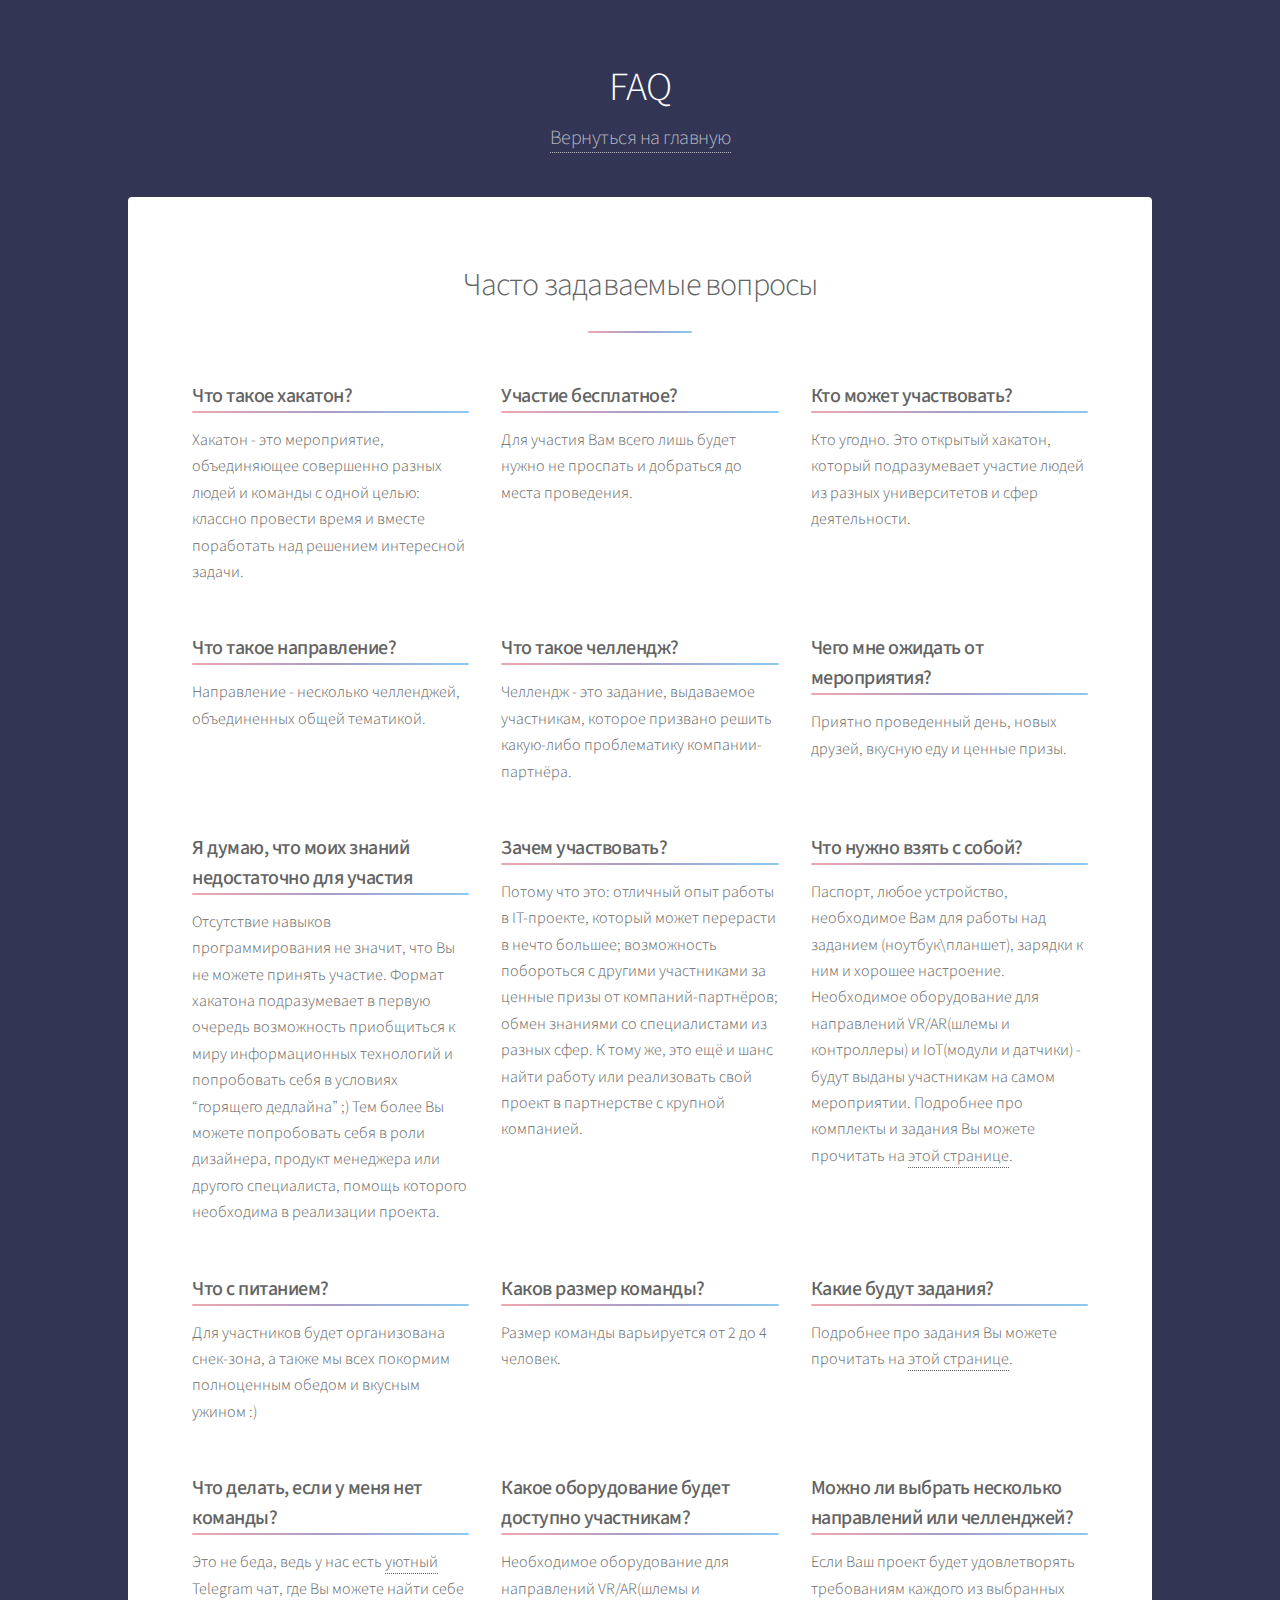
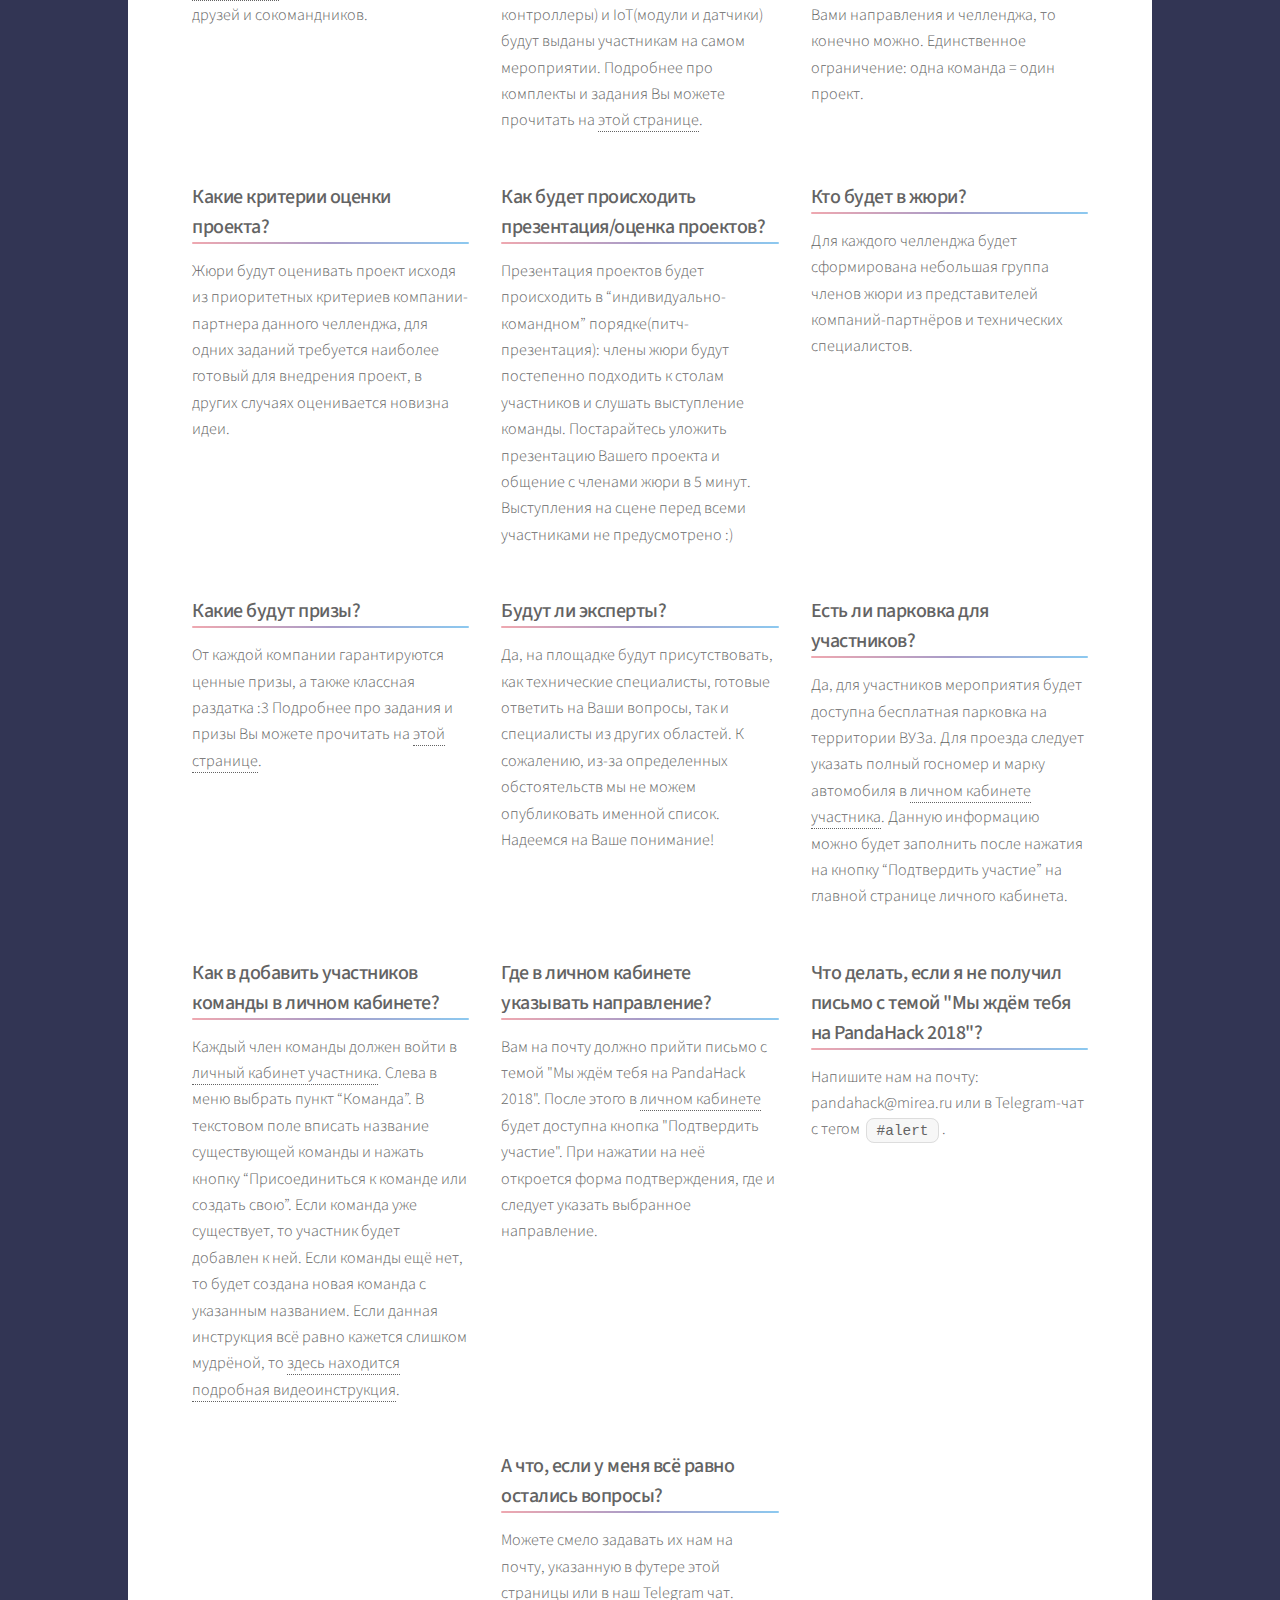
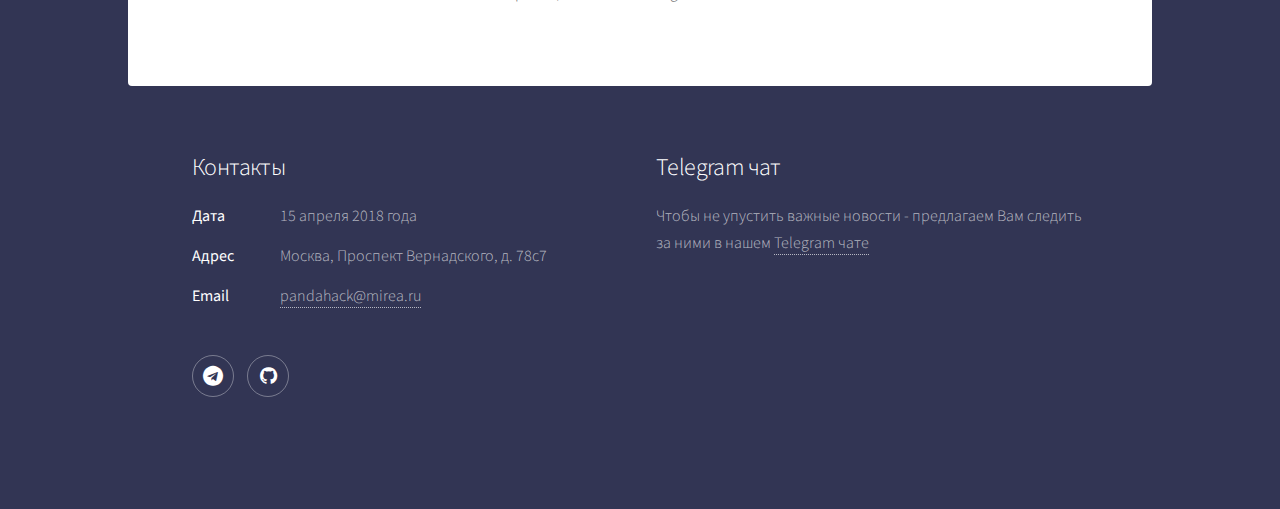
==== commit 1269d32d: "rearrange blocks on faq page" ====
--- a/faq.html
+++ b/faq.html
@@ -105,6 +105,17 @@
 
                 <li class="tasks-list">
                     <h3 class="nice-h3">
+                        Чего мне ожидать от мероприятия?
+                    </h3>
+                    <ul>
+                        <li><p>
+                            Приятно проведенный день, новых друзей, вкусную еду и ценные призы.
+                        </p></li>
+                    </ul>
+                </li>
+
+                <li class="tasks-list">
+                    <h3 class="nice-h3">
                         Я думаю, что моих знаний недостаточно для участия
                     </h3>
                     <ul>
@@ -128,11 +139,11 @@
 
                 <li class="tasks-list">
                     <h3 class="nice-h3">
-                        Чего мне ожидать от мероприятия?
-                    </h3>
-                    <ul>
-                        <li><p>
-                        Приятно проведенный день, новых друзей, вкусную еду и ценные призы.
+                        Что нужно взять с собой?
+                    </h3>
+                    <ul>
+                        <li><p>
+                            Паспорт, любое устройство, необходимое Вам для работы над заданием (ноутбук\планшет), зарядки к ним и хорошее настроение. Необходимое оборудование для направлений VR/AR(шлемы и контроллеры) и IoT(модули и датчики) - будут выданы участникам на самом мероприятии. Подробнее про комплекты и задания Вы можете прочитать на <a href="./partners.html">этой странице</a>.
                         </p></li>
                     </ul>
                 </li>
@@ -150,17 +161,6 @@
 
                 <li class="tasks-list">
                     <h3 class="nice-h3">
-                        Что нужно взять с собой?
-                    </h3>
-                    <ul>
-                        <li><p>
-                            Паспорт, любое устройство, необходимое Вам для работы над заданием (ноутбук\планшет), зарядки к ним и хорошее настроение. Необходимое оборудование для направлений VR/AR(шлемы и контроллеры) и IoT(модули и датчики) - будут выданы участникам на самом мероприятии. Подробнее про комплекты и задания Вы можете прочитать на <a href="./partners.html">этой странице</a>.
-                        </p></li>
-                    </ul>
-                </li>
-
-                <li class="tasks-list">
-                    <h3 class="nice-h3">
                         Каков размер команды?
                     </h3>
                     <ul>
@@ -172,22 +172,22 @@
 
                 <li class="tasks-list">
                     <h3 class="nice-h3">
+                        Какие будут задания?
+                    </h3>
+                    <ul>
+                        <li><p>
+                            Подробнее про задания Вы можете прочитать на <a href="./partners.html">этой странице</a>.
+                        </p></li>
+                    </ul>
+                </li>
+
+                <li class="tasks-list">
+                    <h3 class="nice-h3">
                         Что делать, если у меня нет команды?
                     </h3>
                     <ul>
                         <li><p>
                             Это не беда, ведь у нас есть <a href="https://t.me/pandahackit">уютный Telegram чат</a>, где Вы можете найти себе друзей и сокомандников.
-                        </p></li>
-                    </ul>
-                </li>
-
-                <li class="tasks-list">
-                    <h3 class="nice-h3">
-                        Какие будут задания?
-                    </h3>
-                    <ul>
-                        <li><p>
-                            Подробнее про задания Вы можете прочитать на <a href="./partners.html">этой странице</a>.
                         </p></li>
                     </ul>
                 </li>
@@ -272,6 +272,17 @@
 
                 <li class="tasks-list">
                     <h3 class="nice-h3">
+                        Есть ли парковка для участников?
+                    </h3>
+                    <ul>
+                        <li><p>
+                            Да, для участников мероприятия будет доступна бесплатная парковка на территории ВУЗа. Для проезда следует указать полный госномер и марку автомобиля в <a href="https://pandahack.mirea.top">личном кабинете участника</a>. Данную информацию можно будет заполнить после нажатия на кнопку “Подтвердить участие” на главной странице личного кабинета.
+                        </p></li>
+                    </ul>
+                </li>
+
+                <li class="tasks-list">
+                    <h3 class="nice-h3">
                         Как в добавить участников команды в личном кабинете?
                     </h3>
                     <ul>
@@ -284,17 +295,6 @@
 
                 <li class="tasks-list">
                     <h3 class="nice-h3">
-                        Есть ли парковка для участников?
-                    </h3>
-                    <ul>
-                        <li><p>
-                            Да, для участников мероприятия будет доступна бесплатная парковка на территории ВУЗа. Для проезда следует указать полный госномер и марку автомобиля в <a href="https://pandahack.mirea.top">личном кабинете участника</a>. Данную информацию можно будет заполнить после нажатия на кнопку “Подтвердить участие” на главной странице личного кабинета.
-                        </p></li>
-                    </ul>
-                </li>
-
-                <li class="tasks-list">
-                    <h3 class="nice-h3">
                         Где в личном кабинете указывать направление?
                     </h3>
                     <ul>
@@ -311,7 +311,7 @@
                     </h3>
                     <ul>
                         <li><p>
-                            Напишите нам на почту: pandahack@mirea.ru или в Telegram чат с тегом #alert.
+                            Напишите нам на почту: pandahack@mirea.ru или в Telegram-чат с тегом <code>#alert</code>.
                         </p></li>
                     </ul>
                 </li>
@@ -322,7 +322,7 @@
                     </h3>
                     <ul>
                         <li><p>
-                            Можете смело задавать их нам на почту, указанную в футере этой страницы или в нашем Telegram чате.
+                            Можете смело задавать их нам на почту, указанную в футере этой страницы или в наш Telegram чат.
                         </p></li>
                     </ul>
                 </li>
--- a/assets/css/adds.css
+++ b/assets/css/adds.css
@@ -177,4 +177,8 @@
 
 .faq .tasks-list li{
     margin-left: 0;
+}
+
+.partners-page h2{
+    font-weight: 500;
 }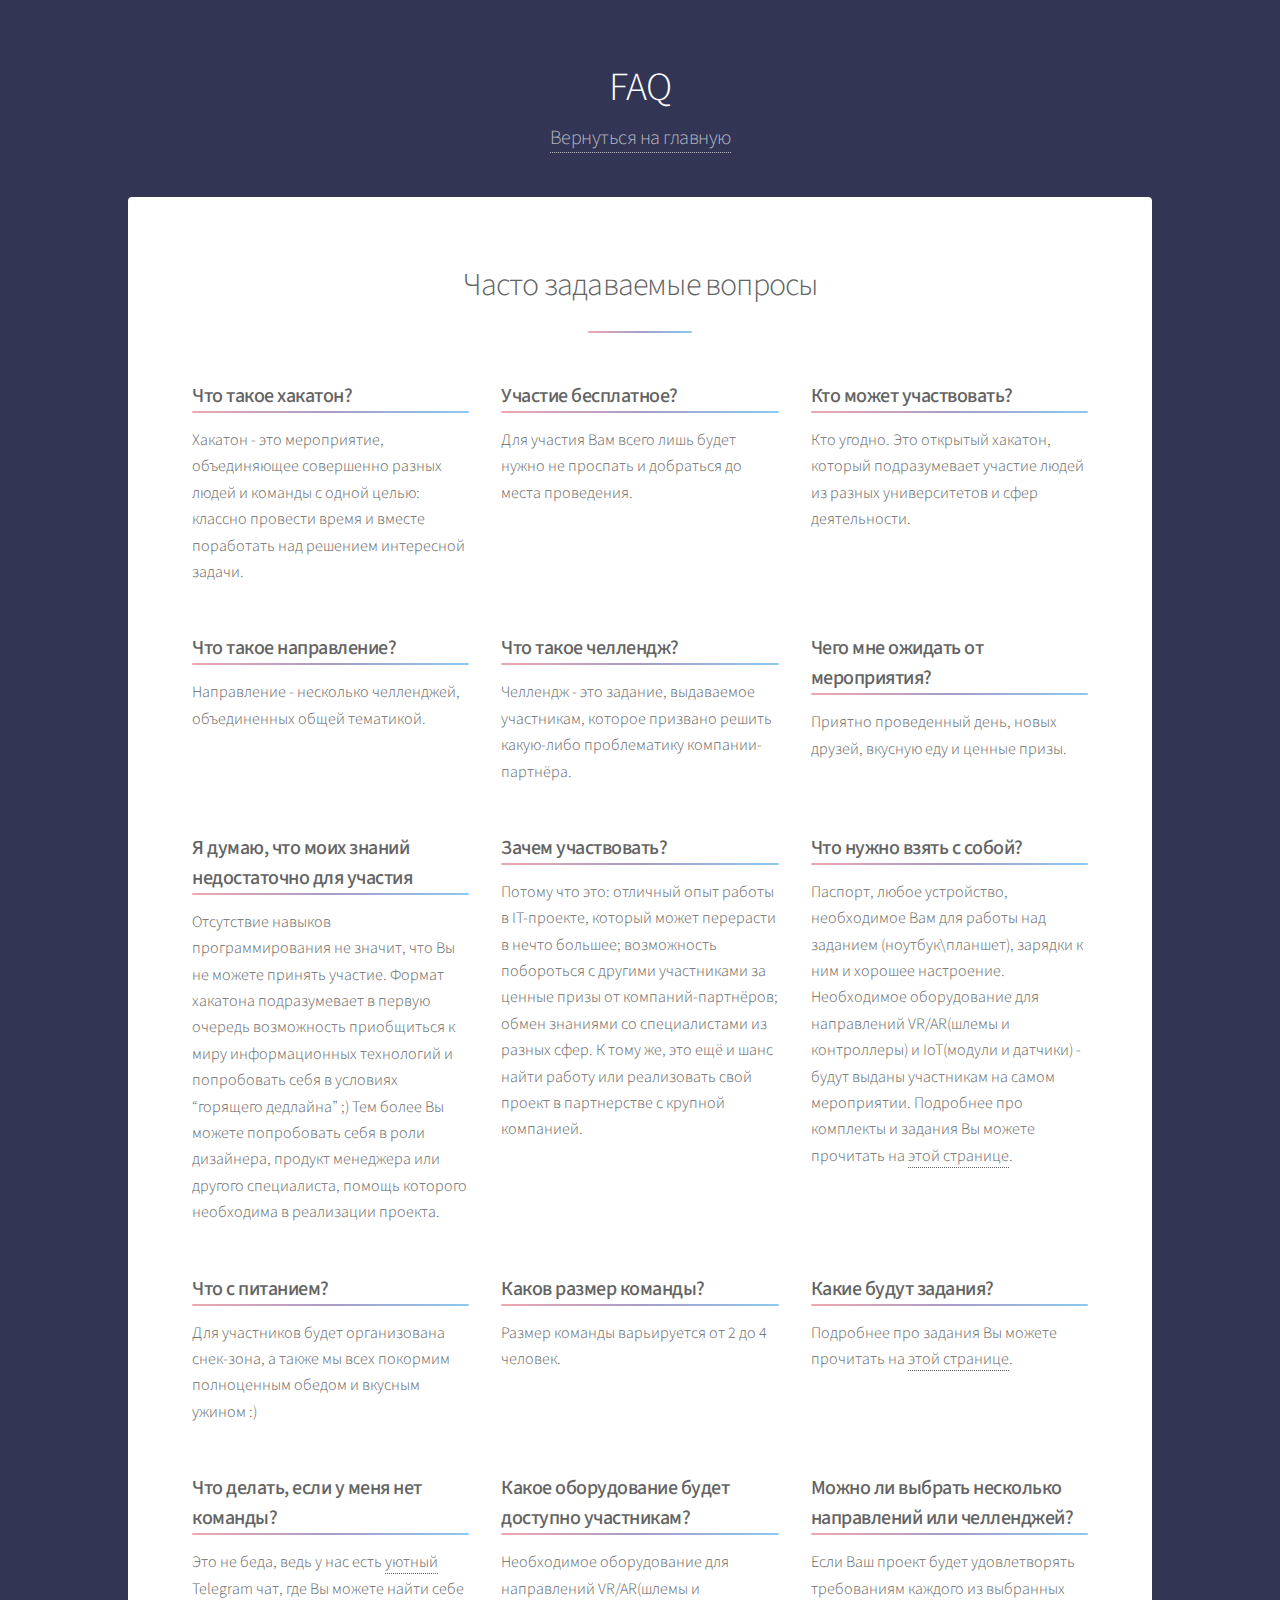
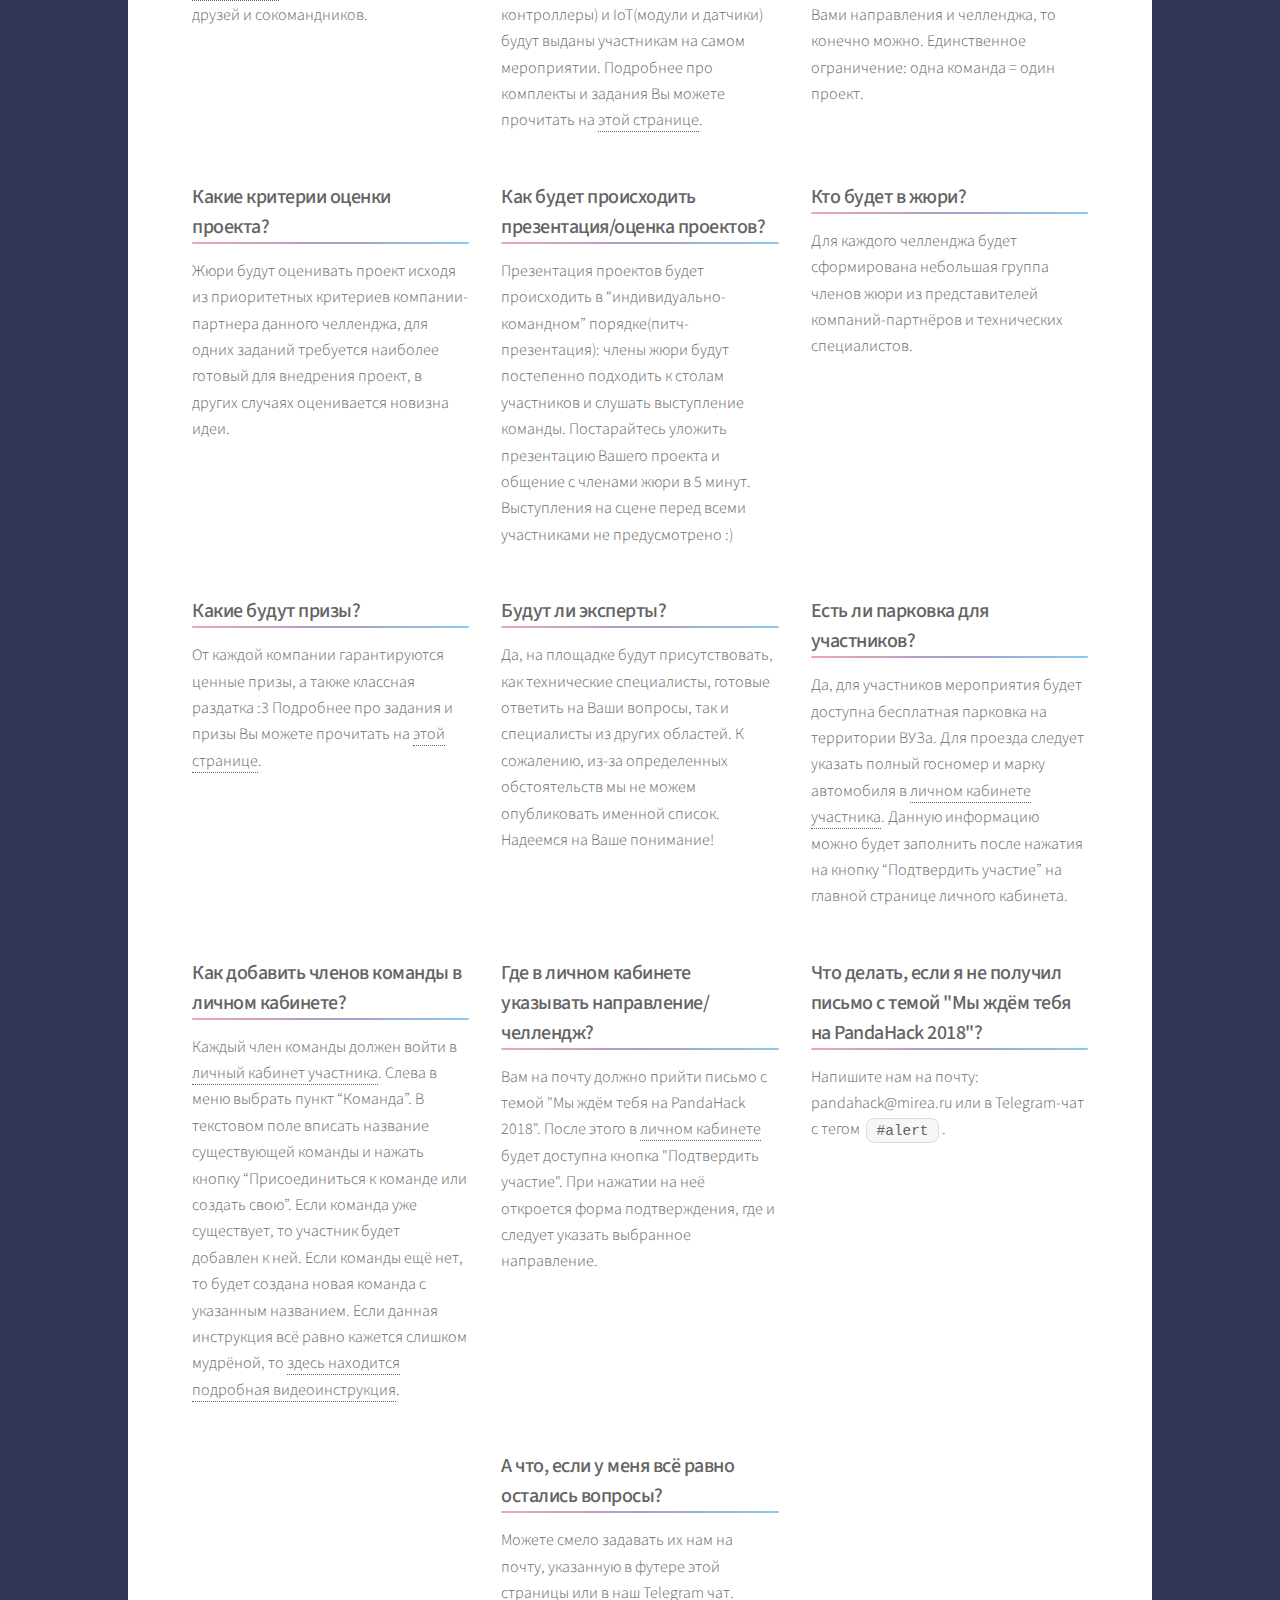
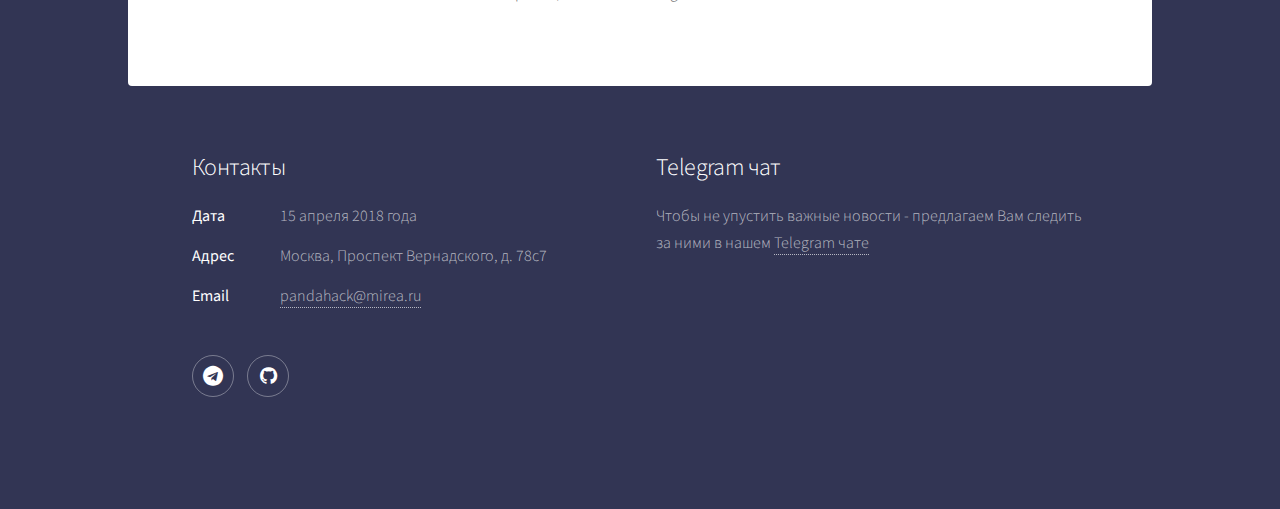
==== commit e0d16bbf: "fix typos" ====
--- a/faq.html
+++ b/faq.html
@@ -283,7 +283,7 @@
 
                 <li class="tasks-list">
                     <h3 class="nice-h3">
-                        Как в добавить участников команды в личном кабинете?
+                        Как добавить членов команды в личном кабинете?
                     </h3>
                     <ul>
                         <li><p>
@@ -295,7 +295,7 @@
 
                 <li class="tasks-list">
                     <h3 class="nice-h3">
-                        Где в личном кабинете указывать направление?
+                        Где в личном кабинете указывать направление/челлендж?
                     </h3>
                     <ul>
                         <li><p>
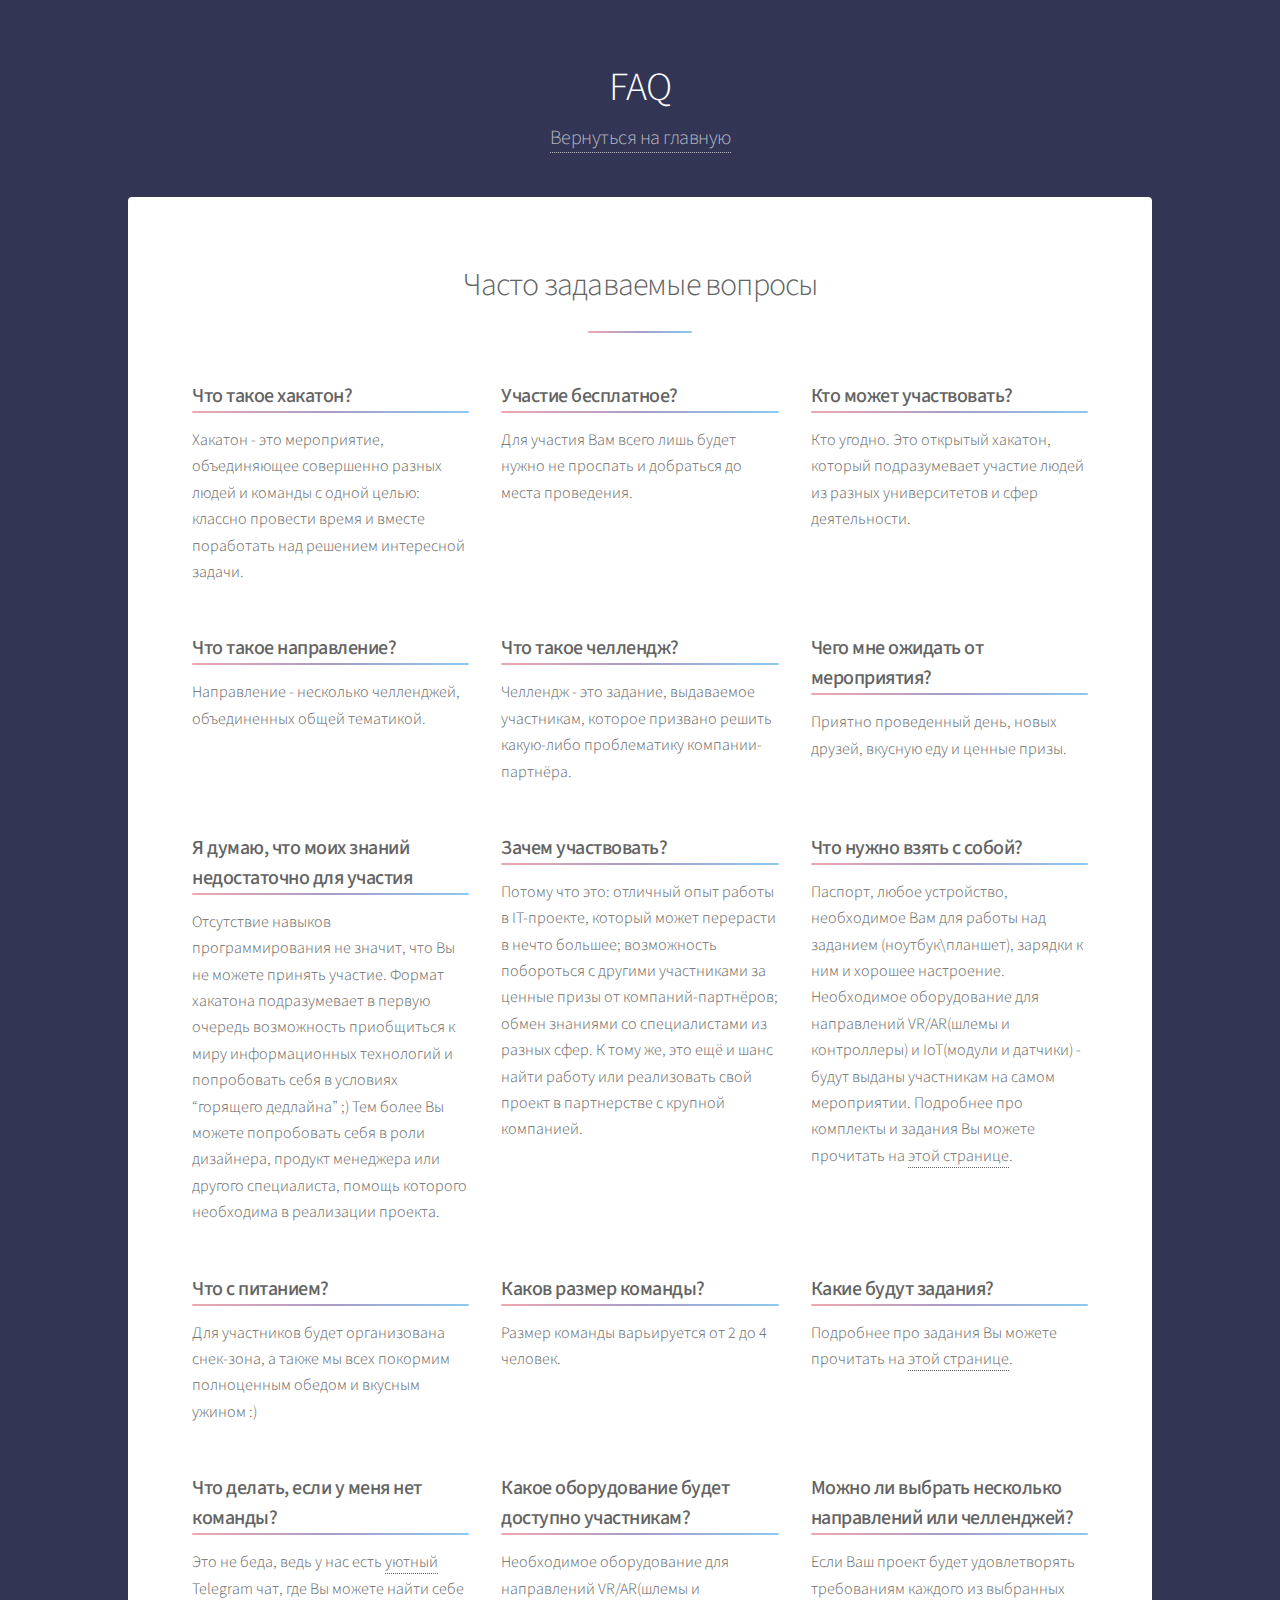
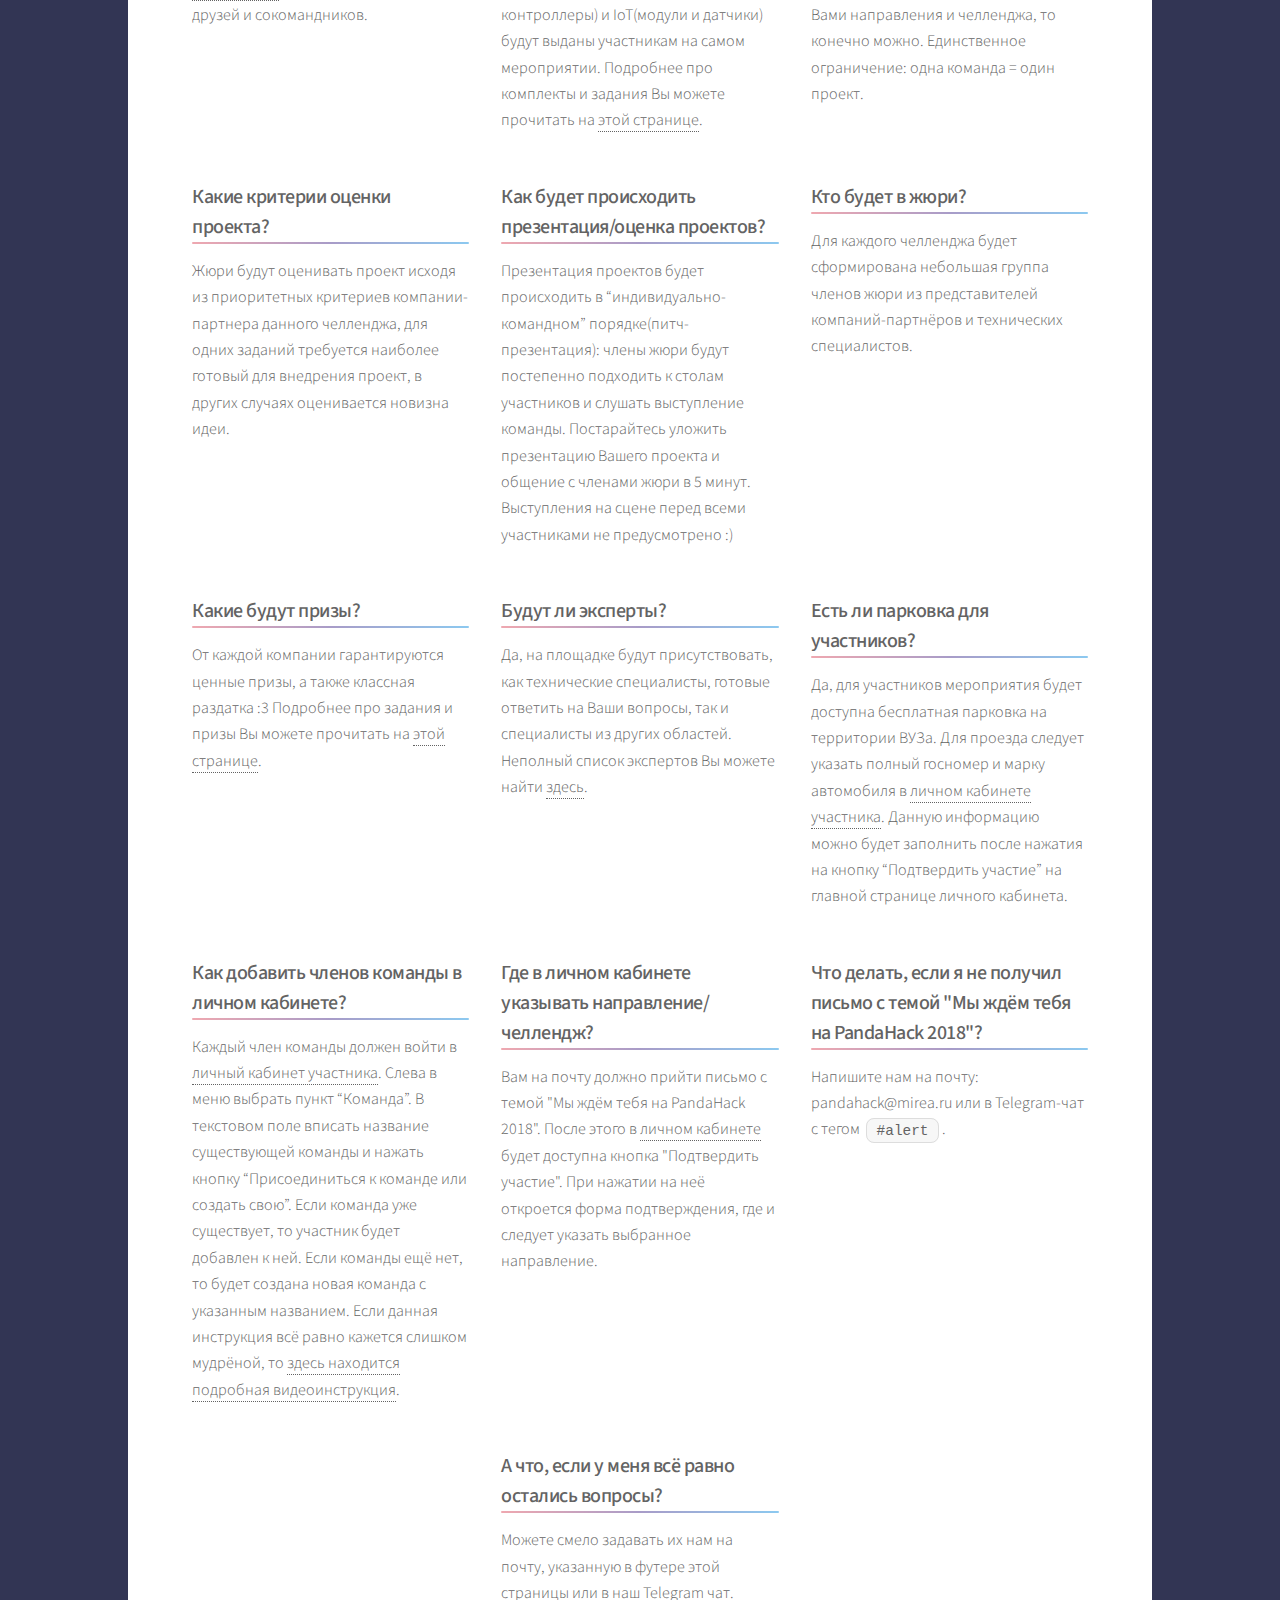
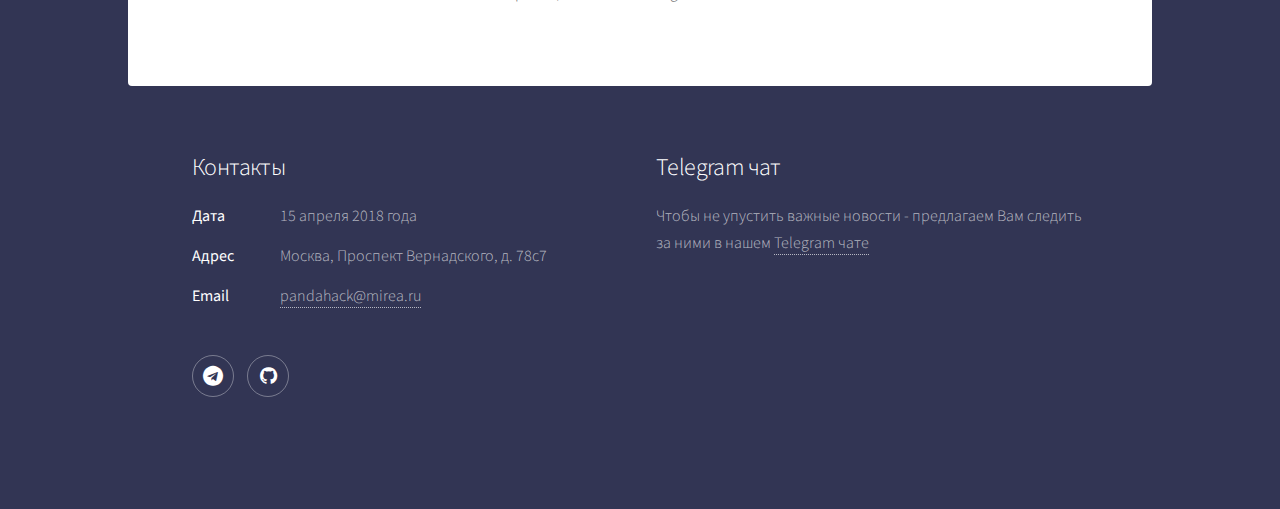
==== commit ea6b59d8: "fix answer" ====
--- a/faq.html
+++ b/faq.html
@@ -265,7 +265,7 @@
                     </h3>
                     <ul>
                         <li><p>
-                            Да, на площадке будут присутствовать, как технические специалисты, готовые ответить на Ваши вопросы, так и специалисты из других областей. К сожалению, из-за определенных обстоятельств мы не можем опубликовать именной список. Надеемся на Ваше понимание!
+                            Да, на площадке будут присутствовать, как технические специалисты, готовые ответить на Ваши вопросы, так и специалисты из других областей. Неполный список экспертов Вы можете найти <a href="./index.html#experts">здесь</a>.
                         </p></li>
                     </ul>
                 </li>
--- a/assets/css/adds.css
+++ b/assets/css/adds.css
@@ -181,4 +181,10 @@
 
 .partners-page h2{
     font-weight: 500;
-}+}
+
+@media screen and (min-width: 900px) {
+    .faq-mobile-link{
+        display: none;
+    }
+}
